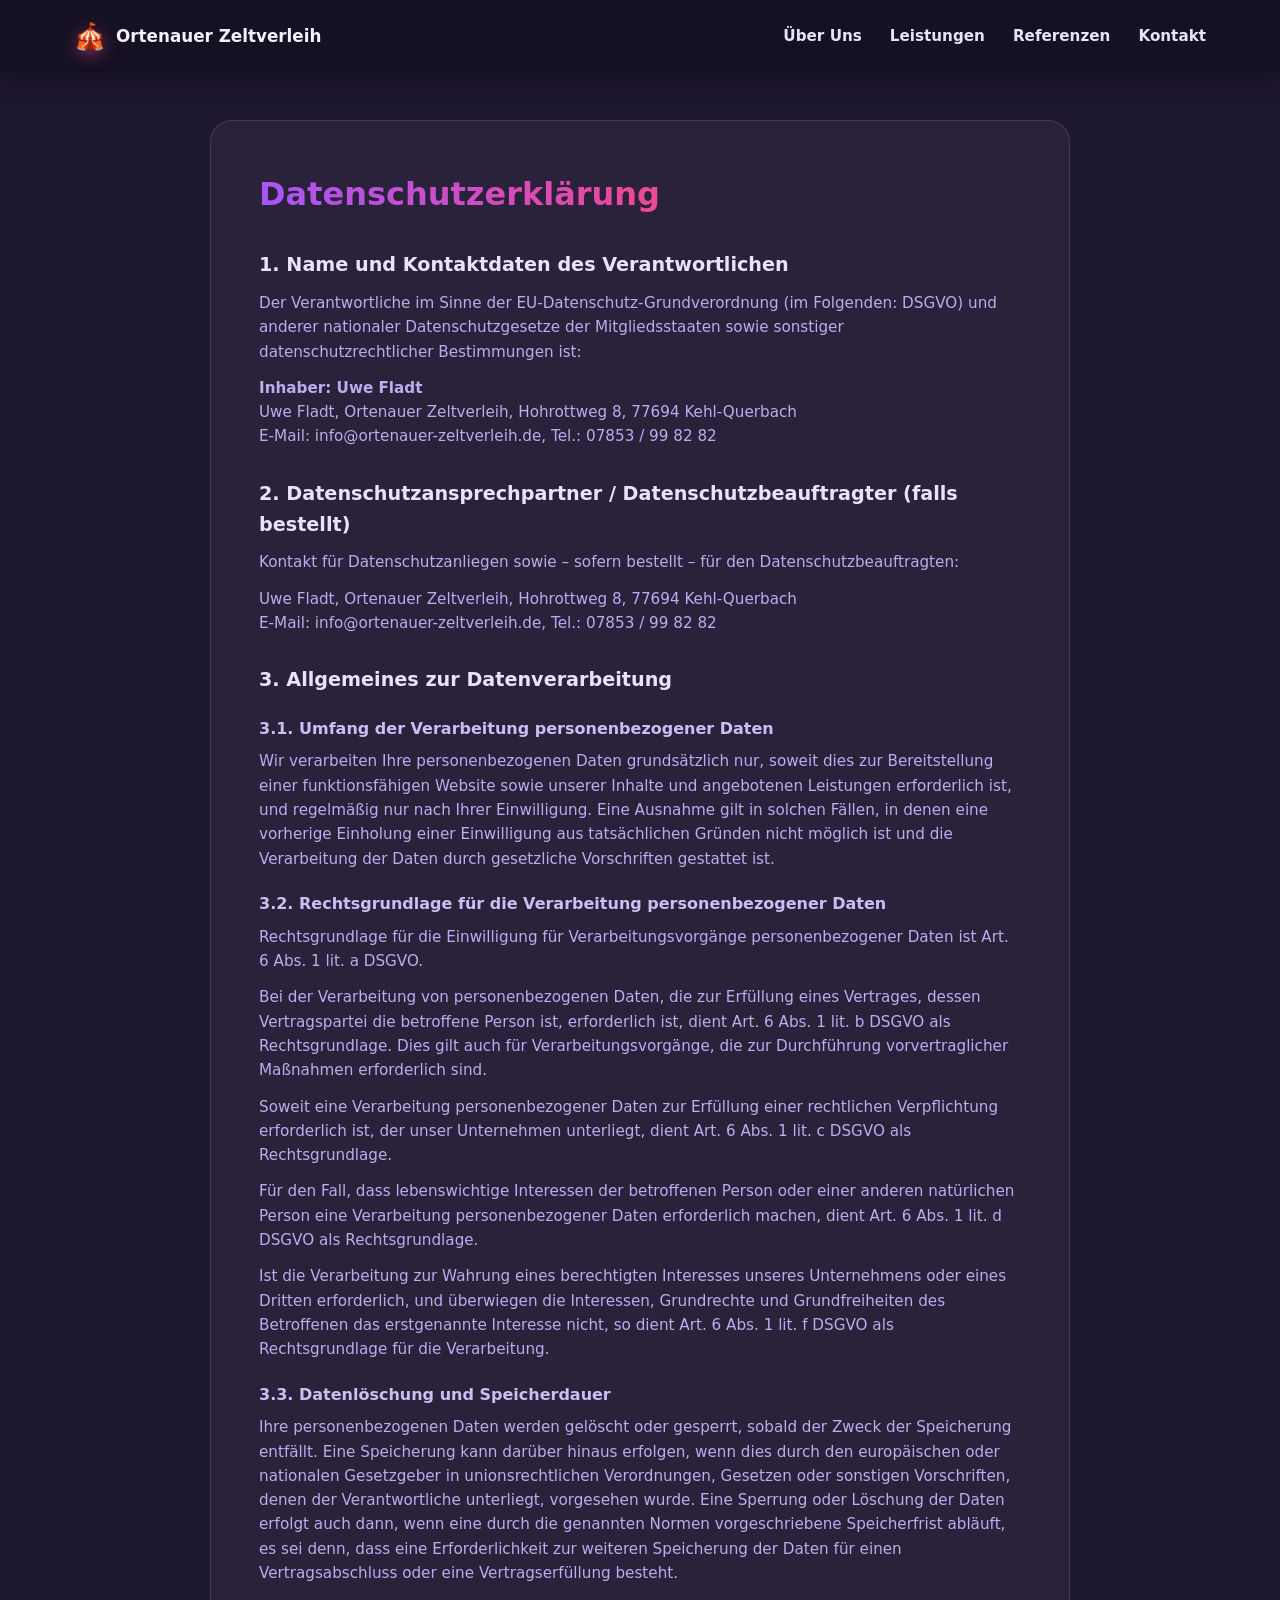
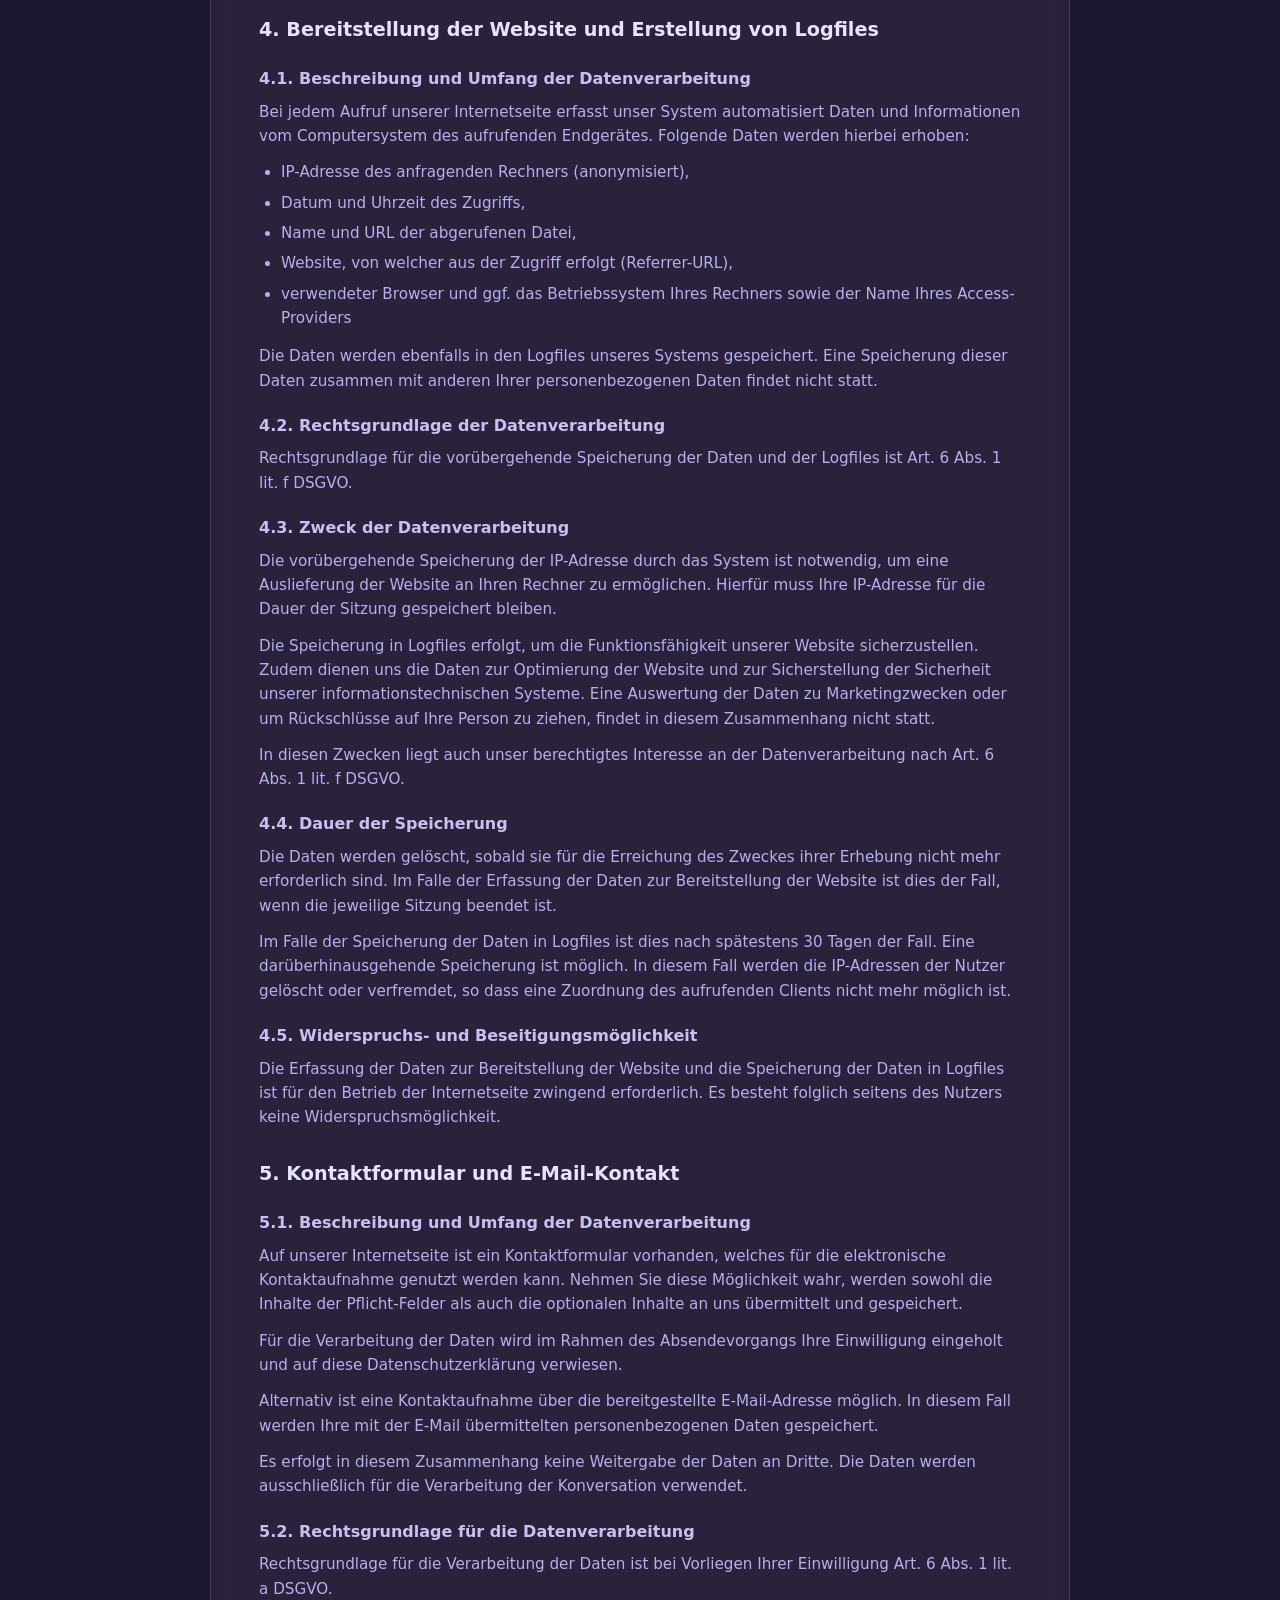
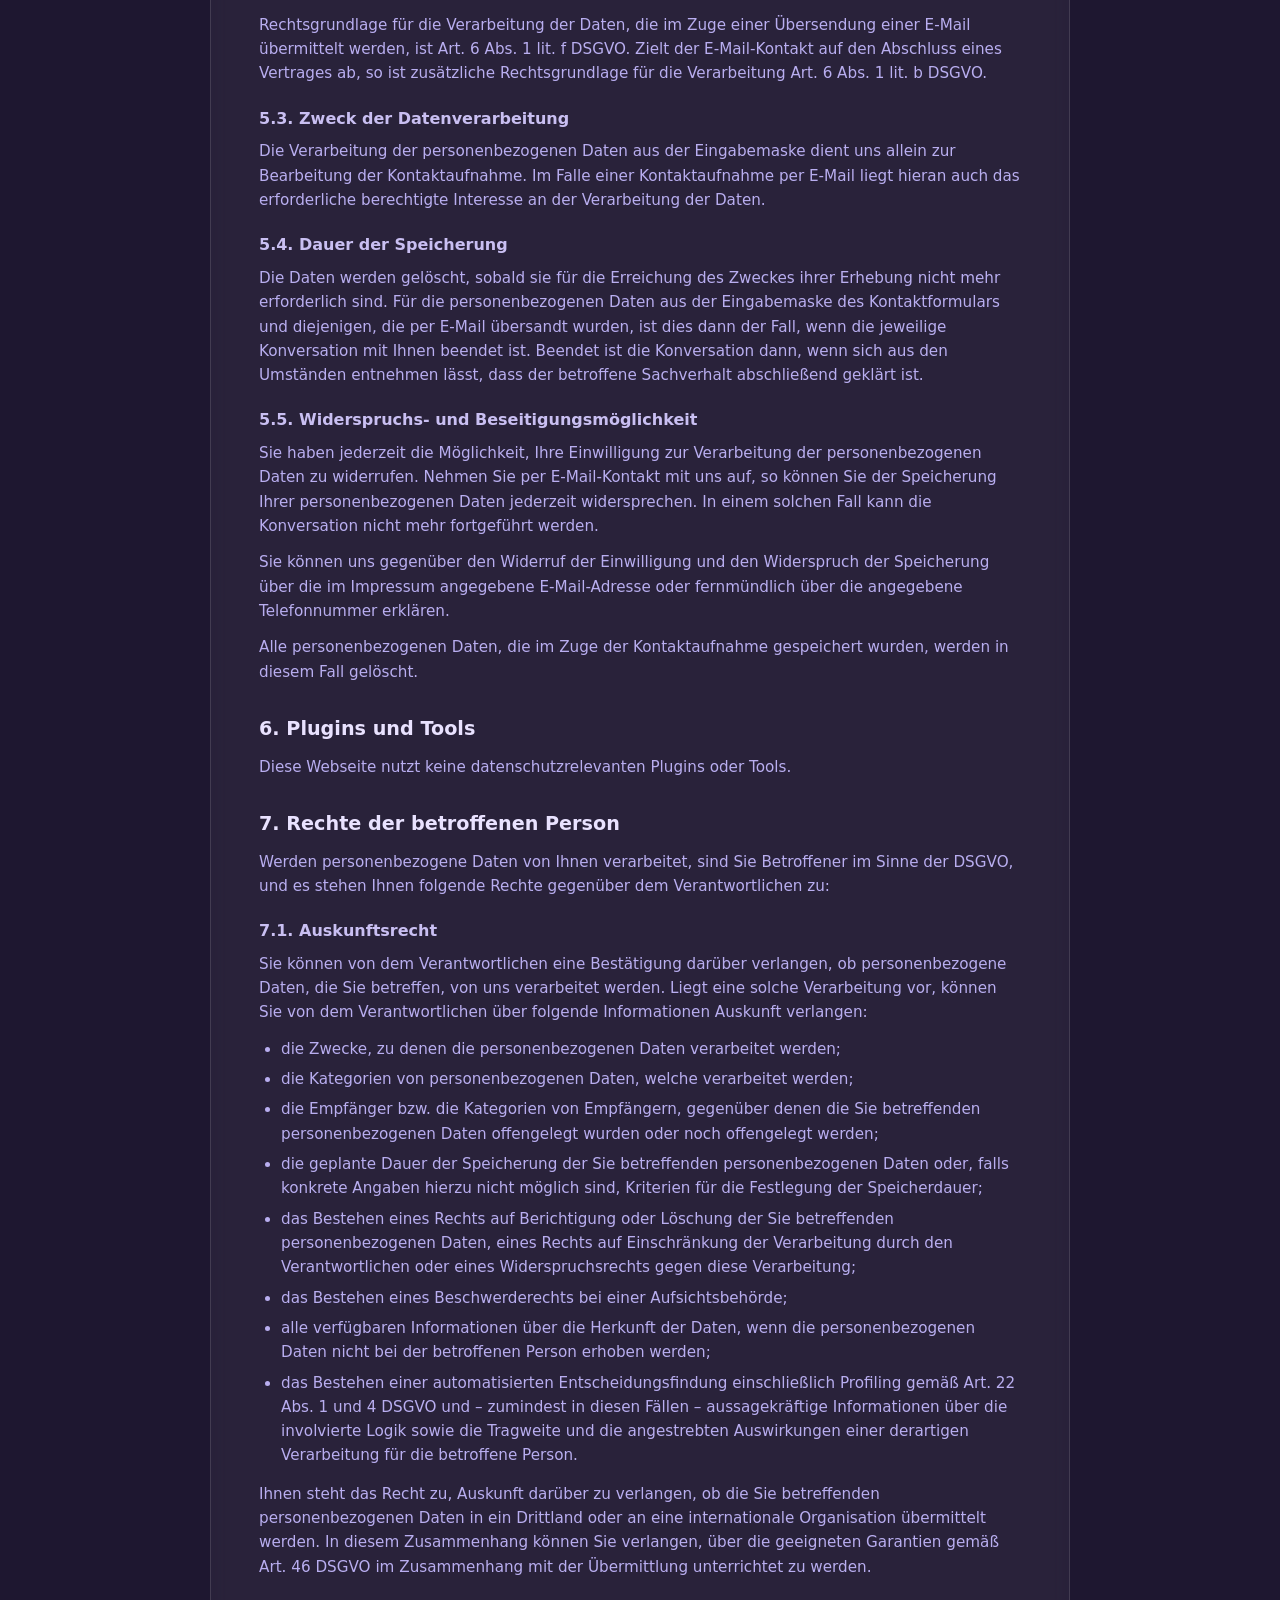
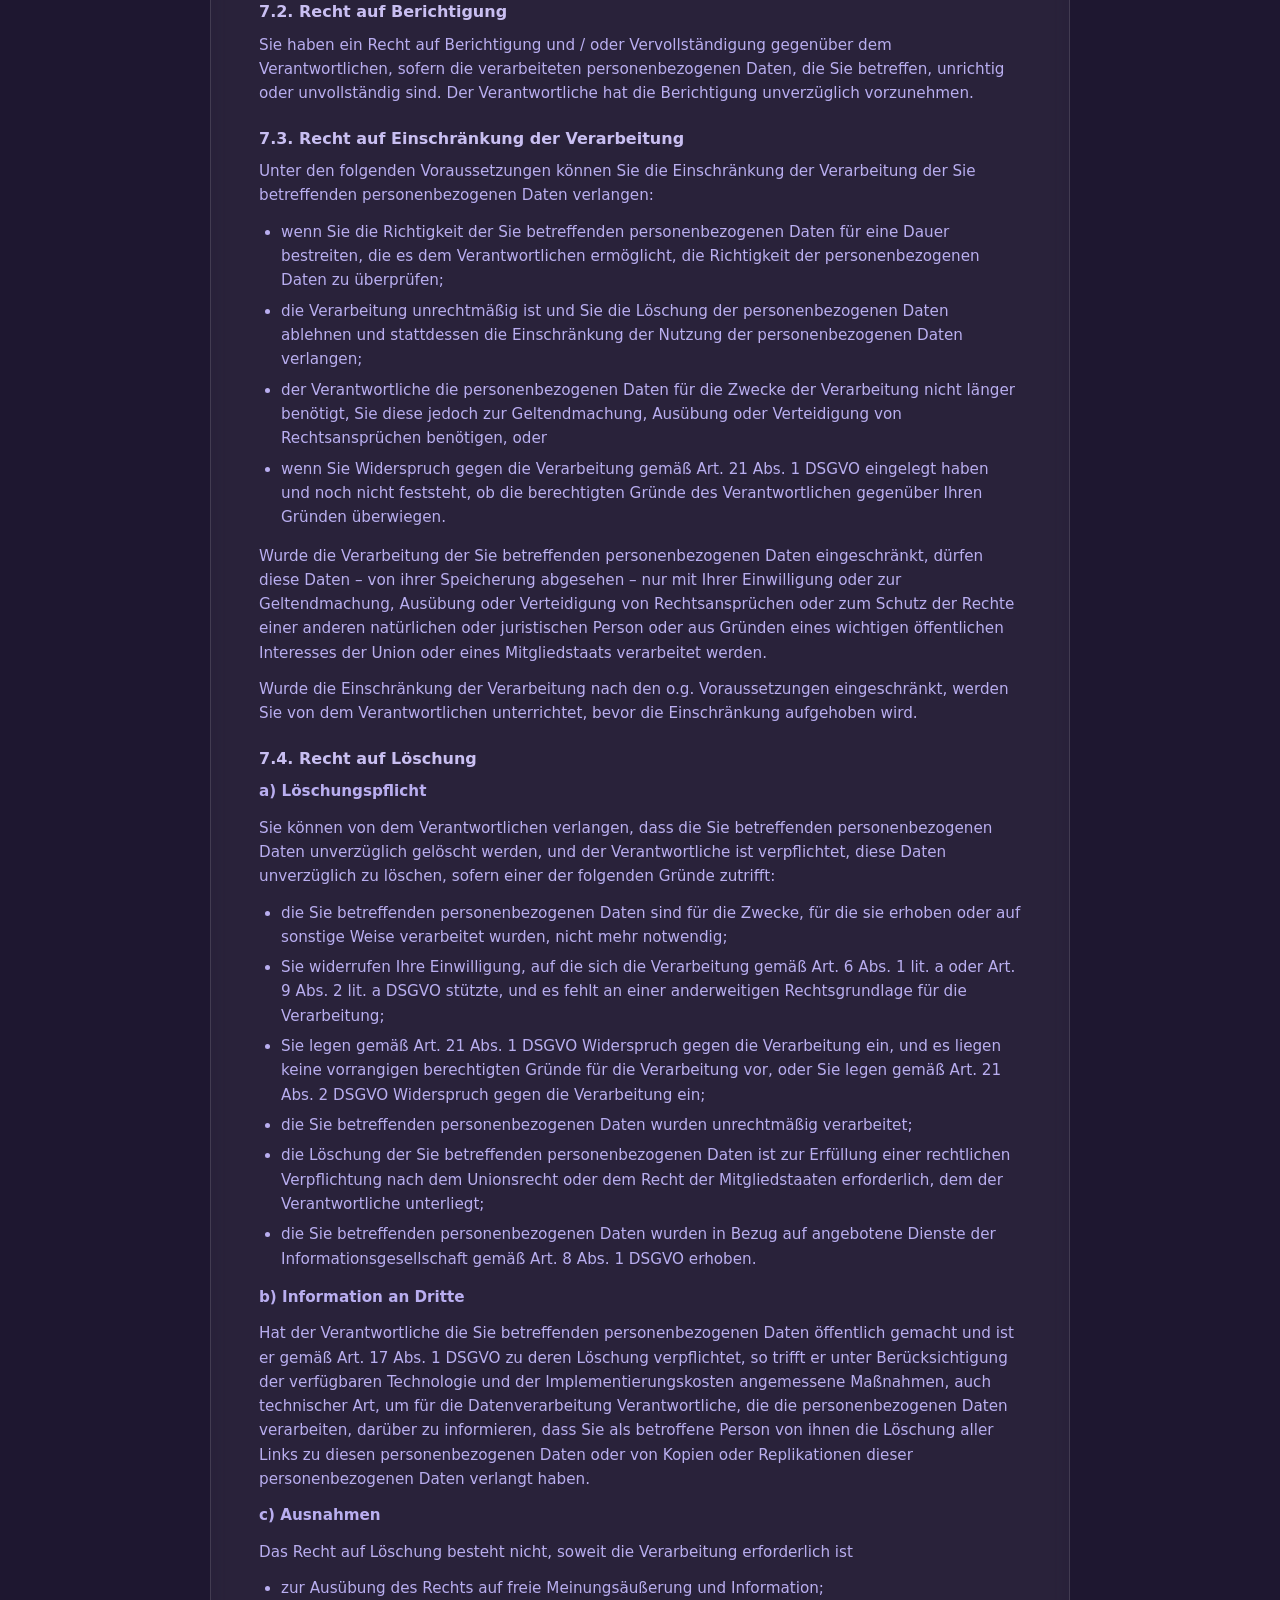
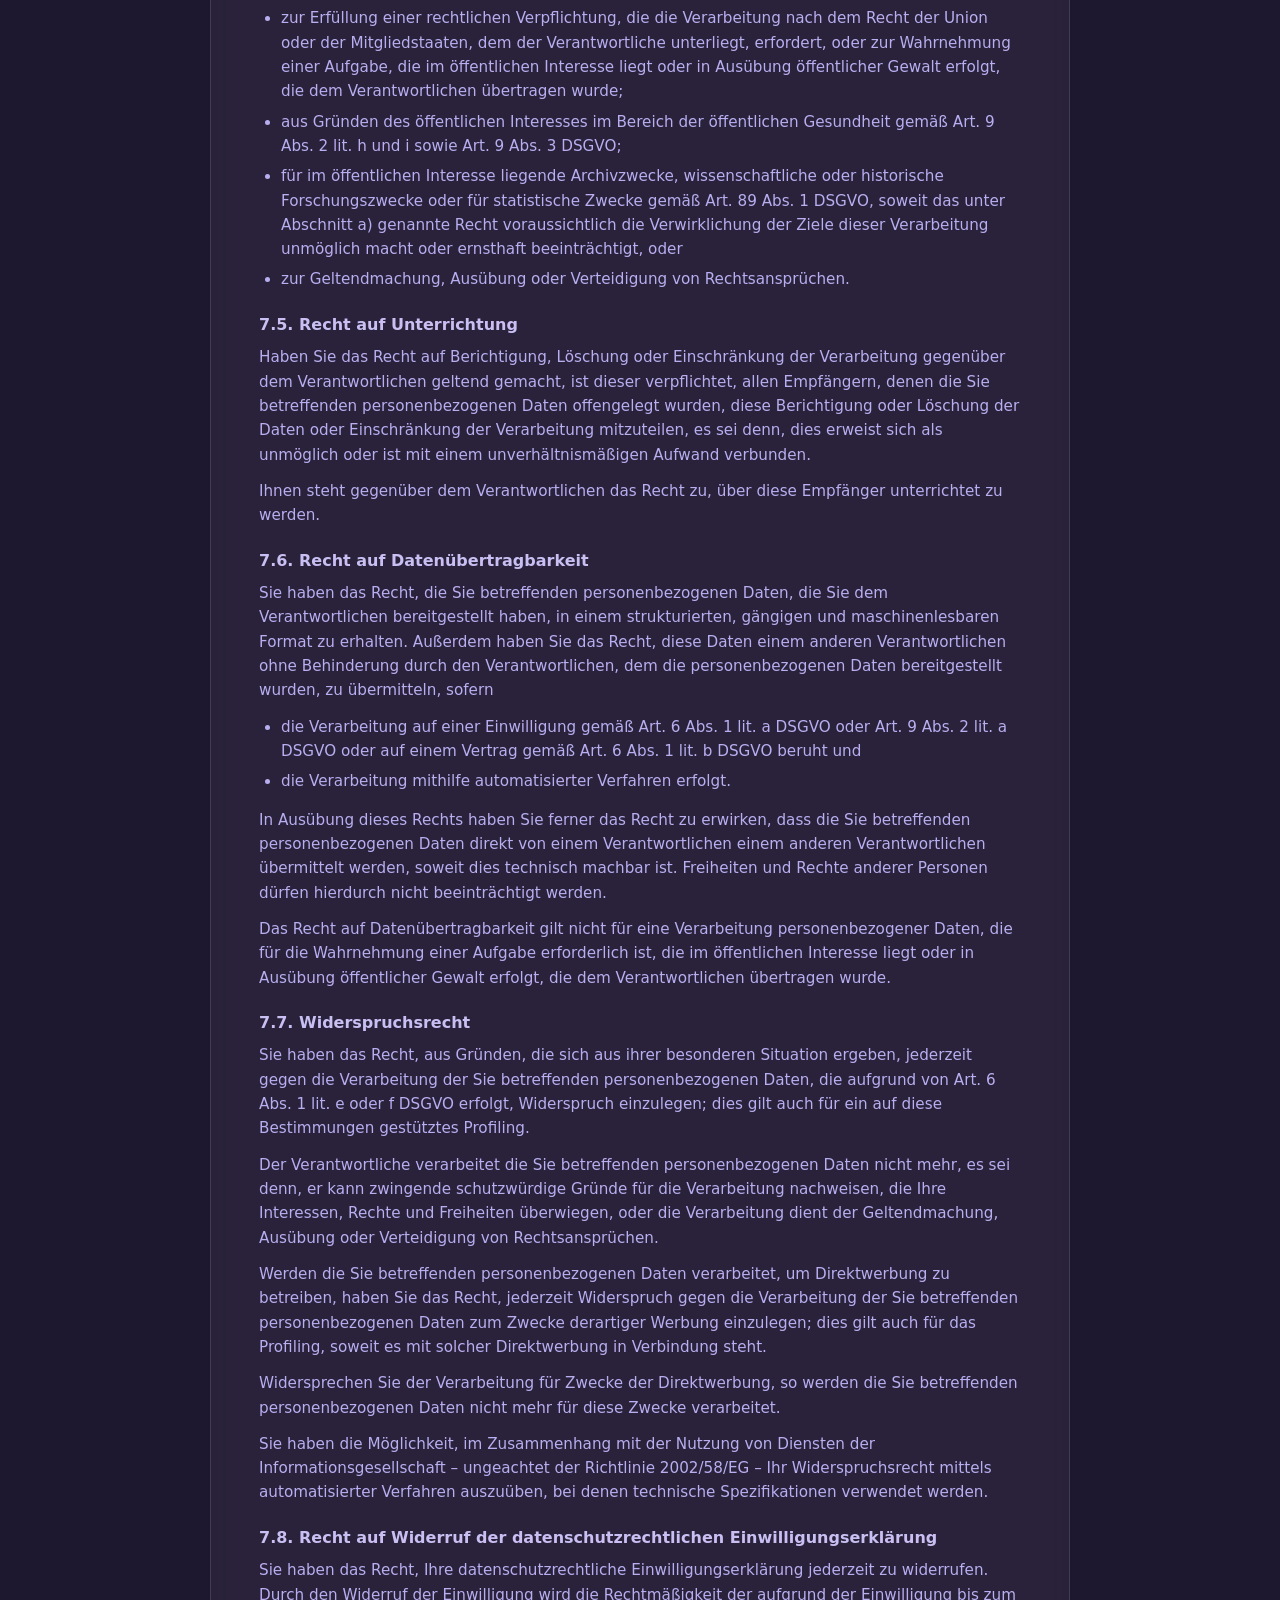
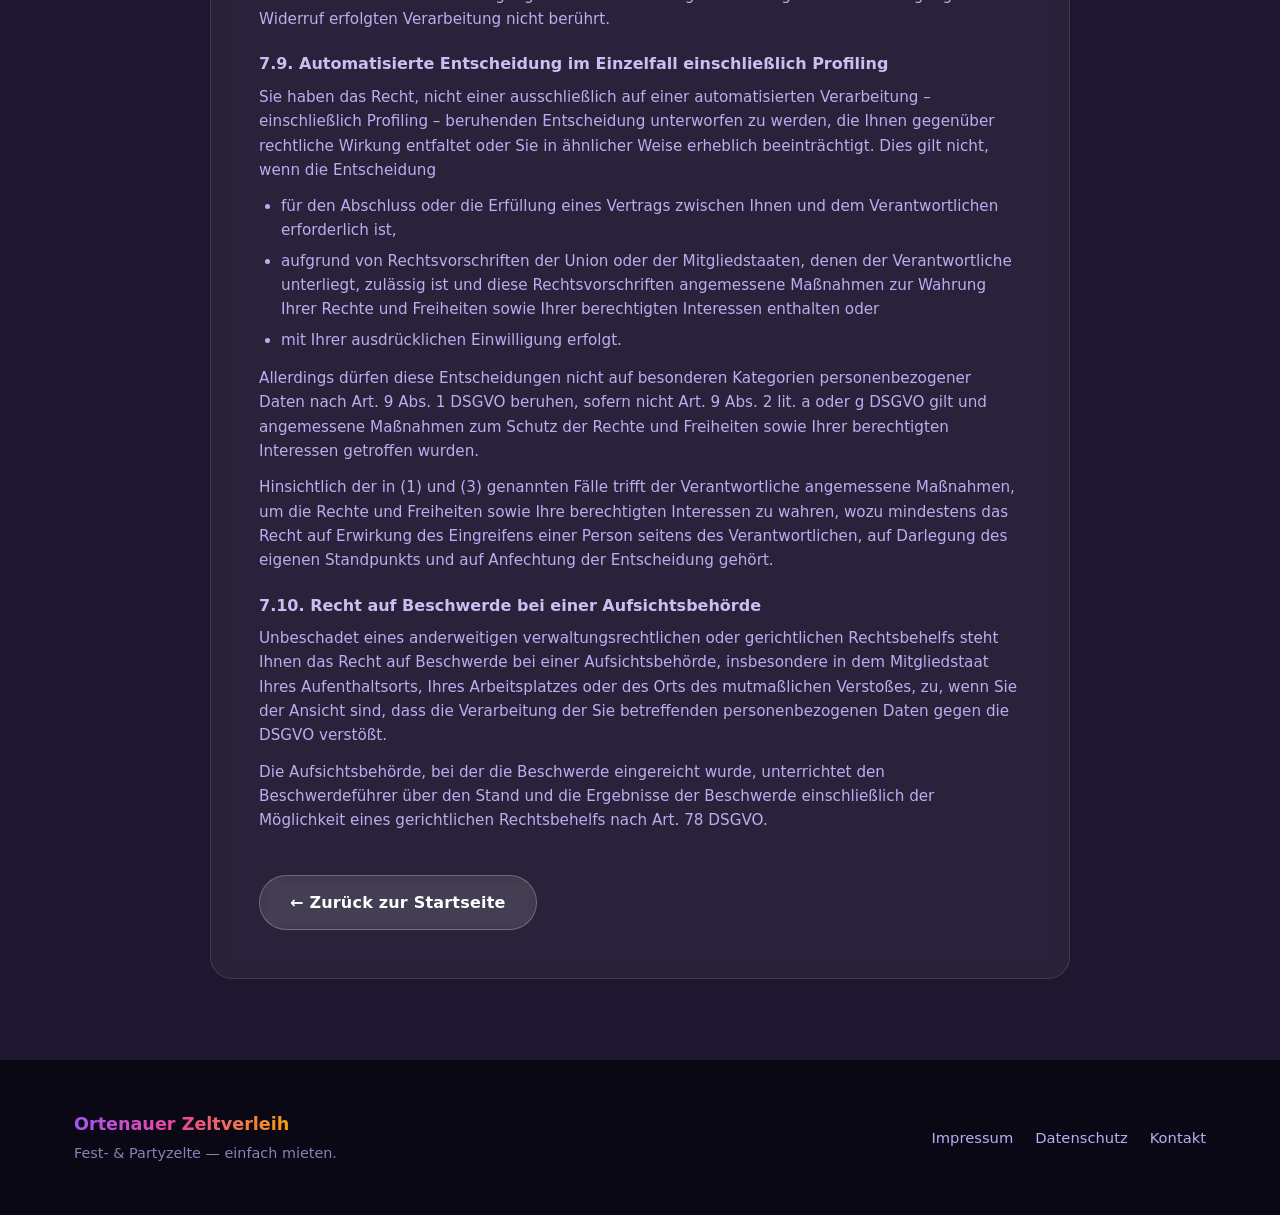
==== datenschutz.html @ e6b7b5d7 "Ortenauer Zeltverleih – modernisierte Website (ohne Admin-Zugang)" ====
<!DOCTYPE html>
<html lang="de">
<head>
<meta charset="UTF-8">
<meta name="viewport" content="width=device-width, initial-scale=1.0">
<title>Datenschutz – Ortenauer Zeltverleih</title>
<link rel="icon" type="image/png" href="images/favicon.png">
<link rel="stylesheet" href="css/style.css">
<style>
  .legal{background:var(--ink-2);min-height:100vh;padding-top:120px;padding-bottom:80px}
  .legal-card{background:rgba(255,255,255,.05);border:1px solid rgba(255,255,255,.12);border-radius:var(--radius);padding:48px;backdrop-filter:blur(8px);max-width:860px;margin:0 auto}
  .legal-card h1{background:var(--grad-text);-webkit-background-clip:text;background-clip:text;color:transparent;font-size:2rem;margin-bottom:10px}
  .legal-card h2{font-size:1.2rem;margin:30px 0 10px;color:#e9e2ff}
  .legal-card h3{font-size:1rem;margin:20px 0 8px;color:#c9bff2}
  .legal-card p{color:#b9aef0;margin-bottom:12px;font-size:.95rem}
  .legal-card ul{margin:0 0 14px 22px;color:#b9aef0;font-size:.95rem}
  .legal-card li{margin-bottom:6px}
  .legal-back{display:inline-block;margin-top:30px}
  .footer{background:#0b0816}
</style>
</head>
<body>
<header class="nav scrolled" id="nav">
  <div class="nav-inner container">
    <a class="brand" href="index.html"><span class="brand-mark">🎪</span><span class="brand-text">Ortenauer Zeltverleih</span></a>
    <nav class="nav-links" id="navLinks">
      <a href="index.html#ueber">Über Uns</a><a href="index.html#leistungen">Leistungen</a>
      <a href="index.html#referenzen">Referenzen</a><a href="index.html#kontakt">Kontakt</a>
    </nav>
    <button class="nav-toggle" id="navToggle">☰</button>
  </div>
</header>

<section class="legal">
  <div class="legal-card">
    <h1>Datenschutzerklärung</h1>

    <h2>1. Name und Kontaktdaten des Verantwortlichen</h2>
    <p>Der Verantwortliche im Sinne der EU-Datenschutz-Grundverordnung (im Folgenden: DSGVO) und anderer nationaler Datenschutzgesetze der Mitgliedsstaaten sowie sonstiger datenschutzrechtlicher Bestimmungen ist:</p>
    <p><strong>Inhaber: Uwe Fladt</strong><br>Uwe Fladt, Ortenauer Zeltverleih, Hohrottweg 8, 77694 Kehl-Querbach<br>E-Mail: info@ortenauer-zeltverleih.de, Tel.: 07853 / 99 82 82</p>

    <h2>2. Datenschutzansprechpartner / Datenschutzbeauftragter (falls bestellt)</h2>
    <p>Kontakt für Datenschutzanliegen sowie – sofern bestellt – für den Datenschutzbeauftragten:</p>
    <p>Uwe Fladt, Ortenauer Zeltverleih, Hohrottweg 8, 77694 Kehl-Querbach<br>E-Mail: info@ortenauer-zeltverleih.de, Tel.: 07853 / 99 82 82</p>

    <h2>3. Allgemeines zur Datenverarbeitung</h2>
    <h3>3.1. Umfang der Verarbeitung personenbezogener Daten</h3>
    <p>Wir verarbeiten Ihre personenbezogenen Daten grundsätzlich nur, soweit dies zur Bereitstellung einer funktionsfähigen Website sowie unserer Inhalte und angebotenen Leistungen erforderlich ist, und regelmäßig nur nach Ihrer Einwilligung. Eine Ausnahme gilt in solchen Fällen, in denen eine vorherige Einholung einer Einwilligung aus tatsächlichen Gründen nicht möglich ist und die Verarbeitung der Daten durch gesetzliche Vorschriften gestattet ist.</p>
    <h3>3.2. Rechtsgrundlage für die Verarbeitung personenbezogener Daten</h3>
    <p>Rechtsgrundlage für die Einwilligung für Verarbeitungsvorgänge personenbezogener Daten ist Art. 6 Abs. 1 lit. a DSGVO.</p>
    <p>Bei der Verarbeitung von personenbezogenen Daten, die zur Erfüllung eines Vertrages, dessen Vertragspartei die betroffene Person ist, erforderlich ist, dient Art. 6 Abs. 1 lit. b DSGVO als Rechtsgrundlage. Dies gilt auch für Verarbeitungsvorgänge, die zur Durchführung vorvertraglicher Maßnahmen erforderlich sind.</p>
    <p>Soweit eine Verarbeitung personenbezogener Daten zur Erfüllung einer rechtlichen Verpflichtung erforderlich ist, der unser Unternehmen unterliegt, dient Art. 6 Abs. 1 lit. c DSGVO als Rechtsgrundlage.</p>
    <p>Für den Fall, dass lebenswichtige Interessen der betroffenen Person oder einer anderen natürlichen Person eine Verarbeitung personenbezogener Daten erforderlich machen, dient Art. 6 Abs. 1 lit. d DSGVO als Rechtsgrundlage.</p>
    <p>Ist die Verarbeitung zur Wahrung eines berechtigten Interesses unseres Unternehmens oder eines Dritten erforderlich, und überwiegen die Interessen, Grundrechte und Grundfreiheiten des Betroffenen das erstgenannte Interesse nicht, so dient Art. 6 Abs. 1 lit. f DSGVO als Rechtsgrundlage für die Verarbeitung.</p>
    <h3>3.3. Datenlöschung und Speicherdauer</h3>
    <p>Ihre personenbezogenen Daten werden gelöscht oder gesperrt, sobald der Zweck der Speicherung entfällt. Eine Speicherung kann darüber hinaus erfolgen, wenn dies durch den europäischen oder nationalen Gesetzgeber in unionsrechtlichen Verordnungen, Gesetzen oder sonstigen Vorschriften, denen der Verantwortliche unterliegt, vorgesehen wurde. Eine Sperrung oder Löschung der Daten erfolgt auch dann, wenn eine durch die genannten Normen vorgeschriebene Speicherfrist abläuft, es sei denn, dass eine Erforderlichkeit zur weiteren Speicherung der Daten für einen Vertragsabschluss oder eine Vertragserfüllung besteht.</p>

    <h2>4. Bereitstellung der Website und Erstellung von Logfiles</h2>
    <h3>4.1. Beschreibung und Umfang der Datenverarbeitung</h3>
    <p>Bei jedem Aufruf unserer Internetseite erfasst unser System automatisiert Daten und Informationen vom Computersystem des aufrufenden Endgerätes. Folgende Daten werden hierbei erhoben:</p>
    <ul>
      <li>IP-Adresse des anfragenden Rechners (anonymisiert),</li>
      <li>Datum und Uhrzeit des Zugriffs,</li>
      <li>Name und URL der abgerufenen Datei,</li>
      <li>Website, von welcher aus der Zugriff erfolgt (Referrer-URL),</li>
      <li>verwendeter Browser und ggf. das Betriebssystem Ihres Rechners sowie der Name Ihres Access-Providers</li>
    </ul>
    <p>Die Daten werden ebenfalls in den Logfiles unseres Systems gespeichert. Eine Speicherung dieser Daten zusammen mit anderen Ihrer personenbezogenen Daten findet nicht statt.</p>
    <h3>4.2. Rechtsgrundlage der Datenverarbeitung</h3>
    <p>Rechtsgrundlage für die vorübergehende Speicherung der Daten und der Logfiles ist Art. 6 Abs. 1 lit. f DSGVO.</p>
    <h3>4.3. Zweck der Datenverarbeitung</h3>
    <p>Die vorübergehende Speicherung der IP-Adresse durch das System ist notwendig, um eine Auslieferung der Website an Ihren Rechner zu ermöglichen. Hierfür muss Ihre IP-Adresse für die Dauer der Sitzung gespeichert bleiben.</p>
    <p>Die Speicherung in Logfiles erfolgt, um die Funktionsfähigkeit unserer Website sicherzustellen. Zudem dienen uns die Daten zur Optimierung der Website und zur Sicherstellung der Sicherheit unserer informationstechnischen Systeme. Eine Auswertung der Daten zu Marketingzwecken oder um Rückschlüsse auf Ihre Person zu ziehen, findet in diesem Zusammenhang nicht statt.</p>
    <p>In diesen Zwecken liegt auch unser berechtigtes Interesse an der Datenverarbeitung nach Art. 6 Abs. 1 lit. f DSGVO.</p>
    <h3>4.4. Dauer der Speicherung</h3>
    <p>Die Daten werden gelöscht, sobald sie für die Erreichung des Zweckes ihrer Erhebung nicht mehr erforderlich sind. Im Falle der Erfassung der Daten zur Bereitstellung der Website ist dies der Fall, wenn die jeweilige Sitzung beendet ist.</p>
    <p>Im Falle der Speicherung der Daten in Logfiles ist dies nach spätestens 30 Tagen der Fall. Eine darüberhinausgehende Speicherung ist möglich. In diesem Fall werden die IP-Adressen der Nutzer gelöscht oder verfremdet, so dass eine Zuordnung des aufrufenden Clients nicht mehr möglich ist.</p>
    <h3>4.5. Widerspruchs- und Beseitigungsmöglichkeit</h3>
    <p>Die Erfassung der Daten zur Bereitstellung der Website und die Speicherung der Daten in Logfiles ist für den Betrieb der Internetseite zwingend erforderlich. Es besteht folglich seitens des Nutzers keine Widerspruchsmöglichkeit.</p>

    <h2>5. Kontaktformular und E-Mail-Kontakt</h2>
    <h3>5.1. Beschreibung und Umfang der Datenverarbeitung</h3>
    <p>Auf unserer Internetseite ist ein Kontaktformular vorhanden, welches für die elektronische Kontaktaufnahme genutzt werden kann. Nehmen Sie diese Möglichkeit wahr, werden sowohl die Inhalte der Pflicht-Felder als auch die optionalen Inhalte an uns übermittelt und gespeichert.</p>
    <p>Für die Verarbeitung der Daten wird im Rahmen des Absendevorgangs Ihre Einwilligung eingeholt und auf diese Datenschutzerklärung verwiesen.</p>
    <p>Alternativ ist eine Kontaktaufnahme über die bereitgestellte E-Mail-Adresse möglich. In diesem Fall werden Ihre mit der E-Mail übermittelten personenbezogenen Daten gespeichert.</p>
    <p>Es erfolgt in diesem Zusammenhang keine Weitergabe der Daten an Dritte. Die Daten werden ausschließlich für die Verarbeitung der Konversation verwendet.</p>
    <h3>5.2. Rechtsgrundlage für die Datenverarbeitung</h3>
    <p>Rechtsgrundlage für die Verarbeitung der Daten ist bei Vorliegen Ihrer Einwilligung Art. 6 Abs. 1 lit. a DSGVO.</p>
    <p>Rechtsgrundlage für die Verarbeitung der Daten, die im Zuge einer Übersendung einer E-Mail übermittelt werden, ist Art. 6 Abs. 1 lit. f DSGVO. Zielt der E-Mail-Kontakt auf den Abschluss eines Vertrages ab, so ist zusätzliche Rechtsgrundlage für die Verarbeitung Art. 6 Abs. 1 lit. b DSGVO.</p>
    <h3>5.3. Zweck der Datenverarbeitung</h3>
    <p>Die Verarbeitung der personenbezogenen Daten aus der Eingabemaske dient uns allein zur Bearbeitung der Kontaktaufnahme. Im Falle einer Kontaktaufnahme per E-Mail liegt hieran auch das erforderliche berechtigte Interesse an der Verarbeitung der Daten.</p>
    <h3>5.4. Dauer der Speicherung</h3>
    <p>Die Daten werden gelöscht, sobald sie für die Erreichung des Zweckes ihrer Erhebung nicht mehr erforderlich sind. Für die personenbezogenen Daten aus der Eingabemaske des Kontaktformulars und diejenigen, die per E-Mail übersandt wurden, ist dies dann der Fall, wenn die jeweilige Konversation mit Ihnen beendet ist. Beendet ist die Konversation dann, wenn sich aus den Umständen entnehmen lässt, dass der betroffene Sachverhalt abschließend geklärt ist.</p>
    <h3>5.5. Widerspruchs- und Beseitigungsmöglichkeit</h3>
    <p>Sie haben jederzeit die Möglichkeit, Ihre Einwilligung zur Verarbeitung der personenbezogenen Daten zu widerrufen. Nehmen Sie per E-Mail-Kontakt mit uns auf, so können Sie der Speicherung Ihrer personenbezogenen Daten jederzeit widersprechen. In einem solchen Fall kann die Konversation nicht mehr fortgeführt werden.</p>
    <p>Sie können uns gegenüber den Widerruf der Einwilligung und den Widerspruch der Speicherung über die im Impressum angegebene E-Mail-Adresse oder fernmündlich über die angegebene Telefonnummer erklären.</p>
    <p>Alle personenbezogenen Daten, die im Zuge der Kontaktaufnahme gespeichert wurden, werden in diesem Fall gelöscht.</p>

    <h2>6. Plugins und Tools</h2>
    <p>Diese Webseite nutzt keine datenschutzrelevanten Plugins oder Tools.</p>

    <h2>7. Rechte der betroffenen Person</h2>
    <p>Werden personenbezogene Daten von Ihnen verarbeitet, sind Sie Betroffener im Sinne der DSGVO, und es stehen Ihnen folgende Rechte gegenüber dem Verantwortlichen zu:</p>
    <h3>7.1. Auskunftsrecht</h3>
    <p>Sie können von dem Verantwortlichen eine Bestätigung darüber verlangen, ob personenbezogene Daten, die Sie betreffen, von uns verarbeitet werden. Liegt eine solche Verarbeitung vor, können Sie von dem Verantwortlichen über folgende Informationen Auskunft verlangen:</p>
    <ul>
      <li>die Zwecke, zu denen die personenbezogenen Daten verarbeitet werden;</li>
      <li>die Kategorien von personenbezogenen Daten, welche verarbeitet werden;</li>
      <li>die Empfänger bzw. die Kategorien von Empfängern, gegenüber denen die Sie betreffenden personenbezogenen Daten offengelegt wurden oder noch offengelegt werden;</li>
      <li>die geplante Dauer der Speicherung der Sie betreffenden personenbezogenen Daten oder, falls konkrete Angaben hierzu nicht möglich sind, Kriterien für die Festlegung der Speicherdauer;</li>
      <li>das Bestehen eines Rechts auf Berichtigung oder Löschung der Sie betreffenden personenbezogenen Daten, eines Rechts auf Einschränkung der Verarbeitung durch den Verantwortlichen oder eines Widerspruchsrechts gegen diese Verarbeitung;</li>
      <li>das Bestehen eines Beschwerderechts bei einer Aufsichtsbehörde;</li>
      <li>alle verfügbaren Informationen über die Herkunft der Daten, wenn die personenbezogenen Daten nicht bei der betroffenen Person erhoben werden;</li>
      <li>das Bestehen einer automatisierten Entscheidungsfindung einschließlich Profiling gemäß Art. 22 Abs. 1 und 4 DSGVO und – zumindest in diesen Fällen – aussagekräftige Informationen über die involvierte Logik sowie die Tragweite und die angestrebten Auswirkungen einer derartigen Verarbeitung für die betroffene Person.</li>
    </ul>
    <p>Ihnen steht das Recht zu, Auskunft darüber zu verlangen, ob die Sie betreffenden personenbezogenen Daten in ein Drittland oder an eine internationale Organisation übermittelt werden. In diesem Zusammenhang können Sie verlangen, über die geeigneten Garantien gemäß Art. 46 DSGVO im Zusammenhang mit der Übermittlung unterrichtet zu werden.</p>
    <h3>7.2. Recht auf Berichtigung</h3>
    <p>Sie haben ein Recht auf Berichtigung und / oder Vervollständigung gegenüber dem Verantwortlichen, sofern die verarbeiteten personenbezogenen Daten, die Sie betreffen, unrichtig oder unvollständig sind. Der Verantwortliche hat die Berichtigung unverzüglich vorzunehmen.</p>
    <h3>7.3. Recht auf Einschränkung der Verarbeitung</h3>
    <p>Unter den folgenden Voraussetzungen können Sie die Einschränkung der Verarbeitung der Sie betreffenden personenbezogenen Daten verlangen:</p>
    <ul>
      <li>wenn Sie die Richtigkeit der Sie betreffenden personenbezogenen Daten für eine Dauer bestreiten, die es dem Verantwortlichen ermöglicht, die Richtigkeit der personenbezogenen Daten zu überprüfen;</li>
      <li>die Verarbeitung unrechtmäßig ist und Sie die Löschung der personenbezogenen Daten ablehnen und stattdessen die Einschränkung der Nutzung der personenbezogenen Daten verlangen;</li>
      <li>der Verantwortliche die personenbezogenen Daten für die Zwecke der Verarbeitung nicht länger benötigt, Sie diese jedoch zur Geltendmachung, Ausübung oder Verteidigung von Rechtsansprüchen benötigen, oder</li>
      <li>wenn Sie Widerspruch gegen die Verarbeitung gemäß Art. 21 Abs. 1 DSGVO eingelegt haben und noch nicht feststeht, ob die berechtigten Gründe des Verantwortlichen gegenüber Ihren Gründen überwiegen.</li>
    </ul>
    <p>Wurde die Verarbeitung der Sie betreffenden personenbezogenen Daten eingeschränkt, dürfen diese Daten – von ihrer Speicherung abgesehen – nur mit Ihrer Einwilligung oder zur Geltendmachung, Ausübung oder Verteidigung von Rechtsansprüchen oder zum Schutz der Rechte einer anderen natürlichen oder juristischen Person oder aus Gründen eines wichtigen öffentlichen Interesses der Union oder eines Mitgliedstaats verarbeitet werden.</p>
    <p>Wurde die Einschränkung der Verarbeitung nach den o.g. Voraussetzungen eingeschränkt, werden Sie von dem Verantwortlichen unterrichtet, bevor die Einschränkung aufgehoben wird.</p>
    <h3>7.4. Recht auf Löschung</h3>
    <p><strong>a) Löschungspflicht</strong></p>
    <p>Sie können von dem Verantwortlichen verlangen, dass die Sie betreffenden personenbezogenen Daten unverzüglich gelöscht werden, und der Verantwortliche ist verpflichtet, diese Daten unverzüglich zu löschen, sofern einer der folgenden Gründe zutrifft:</p>
    <ul>
      <li>die Sie betreffenden personenbezogenen Daten sind für die Zwecke, für die sie erhoben oder auf sonstige Weise verarbeitet wurden, nicht mehr notwendig;</li>
      <li>Sie widerrufen Ihre Einwilligung, auf die sich die Verarbeitung gemäß Art. 6 Abs. 1 lit. a oder Art. 9 Abs. 2 lit. a DSGVO stützte, und es fehlt an einer anderweitigen Rechtsgrundlage für die Verarbeitung;</li>
      <li>Sie legen gemäß Art. 21 Abs. 1 DSGVO Widerspruch gegen die Verarbeitung ein, und es liegen keine vorrangigen berechtigten Gründe für die Verarbeitung vor, oder Sie legen gemäß Art. 21 Abs. 2 DSGVO Widerspruch gegen die Verarbeitung ein;</li>
      <li>die Sie betreffenden personenbezogenen Daten wurden unrechtmäßig verarbeitet;</li>
      <li>die Löschung der Sie betreffenden personenbezogenen Daten ist zur Erfüllung einer rechtlichen Verpflichtung nach dem Unionsrecht oder dem Recht der Mitgliedstaaten erforderlich, dem der Verantwortliche unterliegt;</li>
      <li>die Sie betreffenden personenbezogenen Daten wurden in Bezug auf angebotene Dienste der Informationsgesellschaft gemäß Art. 8 Abs. 1 DSGVO erhoben.</li>
    </ul>
    <p><strong>b) Information an Dritte</strong></p>
    <p>Hat der Verantwortliche die Sie betreffenden personenbezogenen Daten öffentlich gemacht und ist er gemäß Art. 17 Abs. 1 DSGVO zu deren Löschung verpflichtet, so trifft er unter Berücksichtigung der verfügbaren Technologie und der Implementierungskosten angemessene Maßnahmen, auch technischer Art, um für die Datenverarbeitung Verantwortliche, die die personenbezogenen Daten verarbeiten, darüber zu informieren, dass Sie als betroffene Person von ihnen die Löschung aller Links zu diesen personenbezogenen Daten oder von Kopien oder Replikationen dieser personenbezogenen Daten verlangt haben.</p>
    <p><strong>c) Ausnahmen</strong></p>
    <p>Das Recht auf Löschung besteht nicht, soweit die Verarbeitung erforderlich ist</p>
    <ul>
      <li>zur Ausübung des Rechts auf freie Meinungsäußerung und Information;</li>
      <li>zur Erfüllung einer rechtlichen Verpflichtung, die die Verarbeitung nach dem Recht der Union oder der Mitgliedstaaten, dem der Verantwortliche unterliegt, erfordert, oder zur Wahrnehmung einer Aufgabe, die im öffentlichen Interesse liegt oder in Ausübung öffentlicher Gewalt erfolgt, die dem Verantwortlichen übertragen wurde;</li>
      <li>aus Gründen des öffentlichen Interesses im Bereich der öffentlichen Gesundheit gemäß Art. 9 Abs. 2 lit. h und i sowie Art. 9 Abs. 3 DSGVO;</li>
      <li>für im öffentlichen Interesse liegende Archivzwecke, wissenschaftliche oder historische Forschungszwecke oder für statistische Zwecke gemäß Art. 89 Abs. 1 DSGVO, soweit das unter Abschnitt a) genannte Recht voraussichtlich die Verwirklichung der Ziele dieser Verarbeitung unmöglich macht oder ernsthaft beeinträchtigt, oder</li>
      <li>zur Geltendmachung, Ausübung oder Verteidigung von Rechtsansprüchen.</li>
    </ul>
    <h3>7.5. Recht auf Unterrichtung</h3>
    <p>Haben Sie das Recht auf Berichtigung, Löschung oder Einschränkung der Verarbeitung gegenüber dem Verantwortlichen geltend gemacht, ist dieser verpflichtet, allen Empfängern, denen die Sie betreffenden personenbezogenen Daten offengelegt wurden, diese Berichtigung oder Löschung der Daten oder Einschränkung der Verarbeitung mitzuteilen, es sei denn, dies erweist sich als unmöglich oder ist mit einem unverhältnismäßigen Aufwand verbunden.</p>
    <p>Ihnen steht gegenüber dem Verantwortlichen das Recht zu, über diese Empfänger unterrichtet zu werden.</p>
    <h3>7.6. Recht auf Datenübertragbarkeit</h3>
    <p>Sie haben das Recht, die Sie betreffenden personenbezogenen Daten, die Sie dem Verantwortlichen bereitgestellt haben, in einem strukturierten, gängigen und maschinenlesbaren Format zu erhalten. Außerdem haben Sie das Recht, diese Daten einem anderen Verantwortlichen ohne Behinderung durch den Verantwortlichen, dem die personenbezogenen Daten bereitgestellt wurden, zu übermitteln, sofern</p>
    <ul>
      <li>die Verarbeitung auf einer Einwilligung gemäß Art. 6 Abs. 1 lit. a DSGVO oder Art. 9 Abs. 2 lit. a DSGVO oder auf einem Vertrag gemäß Art. 6 Abs. 1 lit. b DSGVO beruht und</li>
      <li>die Verarbeitung mithilfe automatisierter Verfahren erfolgt.</li>
    </ul>
    <p>In Ausübung dieses Rechts haben Sie ferner das Recht zu erwirken, dass die Sie betreffenden personenbezogenen Daten direkt von einem Verantwortlichen einem anderen Verantwortlichen übermittelt werden, soweit dies technisch machbar ist. Freiheiten und Rechte anderer Personen dürfen hierdurch nicht beeinträchtigt werden.</p>
    <p>Das Recht auf Datenübertragbarkeit gilt nicht für eine Verarbeitung personenbezogener Daten, die für die Wahrnehmung einer Aufgabe erforderlich ist, die im öffentlichen Interesse liegt oder in Ausübung öffentlicher Gewalt erfolgt, die dem Verantwortlichen übertragen wurde.</p>
    <h3>7.7. Widerspruchsrecht</h3>
    <p>Sie haben das Recht, aus Gründen, die sich aus ihrer besonderen Situation ergeben, jederzeit gegen die Verarbeitung der Sie betreffenden personenbezogenen Daten, die aufgrund von Art. 6 Abs. 1 lit. e oder f DSGVO erfolgt, Widerspruch einzulegen; dies gilt auch für ein auf diese Bestimmungen gestütztes Profiling.</p>
    <p>Der Verantwortliche verarbeitet die Sie betreffenden personenbezogenen Daten nicht mehr, es sei denn, er kann zwingende schutzwürdige Gründe für die Verarbeitung nachweisen, die Ihre Interessen, Rechte und Freiheiten überwiegen, oder die Verarbeitung dient der Geltendmachung, Ausübung oder Verteidigung von Rechtsansprüchen.</p>
    <p>Werden die Sie betreffenden personenbezogenen Daten verarbeitet, um Direktwerbung zu betreiben, haben Sie das Recht, jederzeit Widerspruch gegen die Verarbeitung der Sie betreffenden personenbezogenen Daten zum Zwecke derartiger Werbung einzulegen; dies gilt auch für das Profiling, soweit es mit solcher Direktwerbung in Verbindung steht.</p>
    <p>Widersprechen Sie der Verarbeitung für Zwecke der Direktwerbung, so werden die Sie betreffenden personenbezogenen Daten nicht mehr für diese Zwecke verarbeitet.</p>
    <p>Sie haben die Möglichkeit, im Zusammenhang mit der Nutzung von Diensten der Informationsgesellschaft – ungeachtet der Richtlinie 2002/58/EG – Ihr Widerspruchsrecht mittels automatisierter Verfahren auszuüben, bei denen technische Spezifikationen verwendet werden.</p>
    <h3>7.8. Recht auf Widerruf der datenschutzrechtlichen Einwilligungserklärung</h3>
    <p>Sie haben das Recht, Ihre datenschutzrechtliche Einwilligungserklärung jederzeit zu widerrufen. Durch den Widerruf der Einwilligung wird die Rechtmäßigkeit der aufgrund der Einwilligung bis zum Widerruf erfolgten Verarbeitung nicht berührt.</p>
    <h3>7.9. Automatisierte Entscheidung im Einzelfall einschließlich Profiling</h3>
    <p>Sie haben das Recht, nicht einer ausschließlich auf einer automatisierten Verarbeitung – einschließlich Profiling – beruhenden Entscheidung unterworfen zu werden, die Ihnen gegenüber rechtliche Wirkung entfaltet oder Sie in ähnlicher Weise erheblich beeinträchtigt. Dies gilt nicht, wenn die Entscheidung</p>
    <ul>
      <li>für den Abschluss oder die Erfüllung eines Vertrags zwischen Ihnen und dem Verantwortlichen erforderlich ist,</li>
      <li>aufgrund von Rechtsvorschriften der Union oder der Mitgliedstaaten, denen der Verantwortliche unterliegt, zulässig ist und diese Rechtsvorschriften angemessene Maßnahmen zur Wahrung Ihrer Rechte und Freiheiten sowie Ihrer berechtigten Interessen enthalten oder</li>
      <li>mit Ihrer ausdrücklichen Einwilligung erfolgt.</li>
    </ul>
    <p>Allerdings dürfen diese Entscheidungen nicht auf besonderen Kategorien personenbezogener Daten nach Art. 9 Abs. 1 DSGVO beruhen, sofern nicht Art. 9 Abs. 2 lit. a oder g DSGVO gilt und angemessene Maßnahmen zum Schutz der Rechte und Freiheiten sowie Ihrer berechtigten Interessen getroffen wurden.</p>
    <p>Hinsichtlich der in (1) und (3) genannten Fälle trifft der Verantwortliche angemessene Maßnahmen, um die Rechte und Freiheiten sowie Ihre berechtigten Interessen zu wahren, wozu mindestens das Recht auf Erwirkung des Eingreifens einer Person seitens des Verantwortlichen, auf Darlegung des eigenen Standpunkts und auf Anfechtung der Entscheidung gehört.</p>
    <h3>7.10. Recht auf Beschwerde bei einer Aufsichtsbehörde</h3>
    <p>Unbeschadet eines anderweitigen verwaltungsrechtlichen oder gerichtlichen Rechtsbehelfs steht Ihnen das Recht auf Beschwerde bei einer Aufsichtsbehörde, insbesondere in dem Mitgliedstaat Ihres Aufenthaltsorts, Ihres Arbeitsplatzes oder des Orts des mutmaßlichen Verstoßes, zu, wenn Sie der Ansicht sind, dass die Verarbeitung der Sie betreffenden personenbezogenen Daten gegen die DSGVO verstößt.</p>
    <p>Die Aufsichtsbehörde, bei der die Beschwerde eingereicht wurde, unterrichtet den Beschwerdeführer über den Stand und die Ergebnisse der Beschwerde einschließlich der Möglichkeit eines gerichtlichen Rechtsbehelfs nach Art. 78 DSGVO.</p>

    <a class="btn btn-ghost legal-back" href="index.html">← Zurück zur Startseite</a>
  </div>
</section>

<footer class="footer">
  <div class="container footer-grid">
    <div><strong class="footer-brand">Ortenauer Zeltverleih</strong><p>Fest- &amp; Partyzelte — einfach mieten.</p></div>
    <div class="footer-links"><a href="impressum.html">Impressum</a><a href="datenschutz.html">Datenschutz</a><a href="index.html#kontakt">Kontakt</a></div>
  </div>
</footer>
<script src="js/pages.js"></script>
</body>
</html>
---- css/style.css ----
/* ============================================================
   Ortenauer Zeltverleih – Modern Party Design
   ============================================================ */
:root{
  --ink:#141020;
  --ink-2:#1e1730;
  --paper:#f4f1ff;
  --violet:#7c3aed;
  --violet-2:#a855f7;
  --pink:#ec4899;
  --amber:#f59e0b;
  --teal:#2dd4bf;
  --grad-party:linear-gradient(135deg,#7c3aed 0%,#d946ef 40%,#ec4899 70%,#f59e0b 100%);
  --grad-text:linear-gradient(90deg,#a855f7,#ec4899,#f59e0b);
  --shadow:0 20px 50px -12px rgba(20,16,32,.35);
  --radius:22px;
  --maxw:1180px;
  --nav-h:72px;
}
*{margin:0;padding:0;box-sizing:border-box}
html{scroll-behavior:smooth}
body{
  font-family:'Segoe UI',system-ui,-apple-system,'Helvetica Neue',Arial,sans-serif;
  background:var(--ink);
  color:var(--paper);
  overflow-x:hidden;
  line-height:1.6;
}
img{display:block;max-width:100%}
a{color:inherit;text-decoration:none}
.container{max-width:var(--maxw);margin:0 auto;padding:0 24px}
.btn{
  display:inline-block;padding:14px 30px;border-radius:999px;font-weight:700;
  font-size:1rem;border:none;cursor:pointer;transition:.3s;letter-spacing:.2px;
}
.btn-primary{
  background:var(--grad-party);color:#fff;box-shadow:0 12px 30px -8px rgba(236,72,153,.55);
  background-size:200% auto;
}
.btn-primary:hover{background-position:right center;transform:translateY(-3px);box-shadow:0 18px 40px -8px rgba(217,70,239,.6)}
.btn-ghost{background:rgba(255,255,255,.08);border:1px solid rgba(255,255,255,.25);color:#fff;backdrop-filter:blur(6px)}
.btn-ghost:hover{background:rgba(255,255,255,.18);transform:translateY(-3px)}
.btn-block{width:100%;text-align:center}
.kicker{
  display:inline-block;font-size:.82rem;font-weight:800;letter-spacing:.14em;
  text-transform:uppercase;color:var(--pink);margin-bottom:14px;
}
.section-title{font-size:clamp(1.6rem,3.4vw,2.5rem);line-height:1.15;font-weight:800;margin-bottom:18px;
  background:var(--grad-text);-webkit-background-clip:text;background-clip:text;color:transparent}
.section{position:relative;padding:90px 0}
.section-head{text-align:center;max-width:760px;margin:0 auto 50px}
.section-note{color:#b9aef0;margin-top:8px}

/* ---------- Party-Partikel Canvas ---------- */
#party-canvas{position:fixed;inset:0;z-index:0;pointer-events:none}

/* ---------- Navigation ---------- */
.nav{position:fixed;top:0;left:0;right:0;z-index:100;transition:.35s;background:transparent;height:var(--nav-h);display:flex;align-items:center}
.nav.scrolled{background:rgba(20,16,32,.82);backdrop-filter:blur(14px);box-shadow:0 6px 25px rgba(0,0,0,.35)}
.nav-inner{display:flex;align-items:center;justify-content:space-between;width:100%}
.brand{display:flex;align-items:center;gap:10px;font-weight:800;font-size:1.05rem}
.brand-mark{font-size:1.6rem;filter:drop-shadow(0 4px 8px rgba(236,72,153,.5))}
.nav-links{display:flex;gap:28px}
.nav-links a{font-weight:600;font-size:.95rem;color:#e9e2ff;position:relative;padding:6px 0}
.nav-links a::after{content:"";position:absolute;left:0;bottom:0;width:0;height:2px;background:var(--grad-party);transition:.3s;border-radius:2px}
.nav-links a:hover::after{width:100%}
.nav-toggle{display:none;background:none;border:none;color:#fff;font-size:1.6rem;cursor:pointer}

/* ---------- Hero ---------- */
.hero{position:relative;min-height:100vh;display:flex;align-items:center;overflow:hidden}
.hero-bg{position:absolute;inset:0;z-index:0}
.hero-bg-img{width:100%;height:100%;object-fit:cover;transform:scale(1.08);animation:heroZoom 18s ease-in-out infinite alternate}
@keyframes heroZoom{from{transform:scale(1.05)}to{transform:scale(1.16)}}
.hero-overlay{position:absolute;inset:0;background:linear-gradient(180deg,rgba(20,16,32,.55) 0%,rgba(20,16,32,.75) 55%,var(--ink) 100%)}
.hero-shine{position:absolute;inset:0;background:radial-gradient(60% 50% at 30% 30%,rgba(217,70,239,.35),transparent 60%)}
.hero-content{position:relative;z-index:2;padding-top:120px;padding-bottom:80px}
.hero .badge{padding:8px 18px;border-radius:999px;background:rgba(255,255,255,.1);backdrop-filter:blur(8px);border:1px solid rgba(255,255,255,.2)}
.hero-title{font-size:clamp(2.6rem,7vw,5.2rem);line-height:1.02;font-weight:900;margin:20px 0 16px;
  background:linear-gradient(90deg,#fff,#f0e6ff,#c4b5fd);-webkit-background-clip:text;background-clip:text;color:transparent}
.hero-sub{font-size:clamp(1.1rem,2.4vw,1.5rem);color:#d9cffb;max-width:640px}
.hero-tagline{font-size:1.05rem;color:var(--amber);font-style:italic;margin-top:14px;font-weight:600}
.hero-actions{display:flex;gap:16px;margin-top:34px;flex-wrap:wrap}
.hero-scroll{position:absolute;bottom:30px;left:50%;transform:translateX(-50%);width:26px;height:44px;border:2px solid rgba(255,255,255,.5);border-radius:14px}
.hero-scroll span{display:block;width:5px;height:5px;background:#fff;border-radius:50%;margin:8px auto;animation:scrDots 1.6s infinite}
@keyframes scrDots{0%{opacity:1;transform:translateY(0)}100%{opacity:0;transform:translateY(16px)}}

/* ---------- Über ---------- */
.about{background:var(--ink-2)}
.about-grid{display:grid;grid-template-columns:1fr 1.2fr;gap:60px;align-items:center}
.about-media{position:relative}
.about-media img{border-radius:var(--radius);box-shadow:var(--shadow);height:440px;width:100%;object-fit:cover}
.about-media::before{content:"";position:absolute;inset:-18px -18px auto auto;width:160px;height:160px;border-radius:24px;background:var(--grad-party);opacity:.5;filter:blur(20px);z-index:-1}
.about-badge{position:absolute;bottom:-18px;left:-18px;background:#fff;color:var(--ink);padding:18px 24px;border-radius:18px;box-shadow:var(--shadow);display:flex;flex-direction:column}
.about-badge strong{font-size:1.5rem;background:var(--grad-text);-webkit-background-clip:text;background-clip:text;color:transparent}
.about-badge span{font-size:.85rem;color:#6b5d8a}
.about-text p{margin-bottom:16px;color:#c9bff2}
.about-sign{display:flex;align-items:flex-end;justify-content:space-between;gap:20px;margin-top:26px;flex-wrap:wrap}
.about-sign strong{display:block;font-size:1.2rem;background:var(--grad-text);-webkit-background-clip:text;background-clip:text;color:transparent}
.about-sign span{color:#9d8fc9}

/* ---------- Leistungen / Karten ---------- */
.leistungen{background:var(--ink)}
.cards{display:grid;grid-template-columns:repeat(auto-fill,minmax(300px,1fr));gap:28px}
.card{
  background:linear-gradient(160deg,rgba(255,255,255,.07),rgba(255,255,255,.02));
  border:1px solid rgba(255,255,255,.12);border-radius:var(--radius);overflow:hidden;
  transition:.4s;position:relative;backdrop-filter:blur(8px);
}
.card:hover{transform:translateY(-10px);box-shadow:var(--shadow);border-color:rgba(217,70,239,.5)}
.card-img{position:relative;height:210px;overflow:hidden}
.card-img img{width:100%;height:100%;object-fit:cover;transition:.6s}
.card:hover .card-img img{transform:scale(1.1)}
.card-tag{position:absolute;top:14px;left:14px;background:var(--grad-party);color:#fff;padding:6px 14px;border-radius:999px;font-size:.75rem;font-weight:800;letter-spacing:.06em;box-shadow:0 6px 16px rgba(0,0,0,.3)}
.card-body{padding:22px}
.card-body h3{font-size:1.2rem;font-weight:800;margin-bottom:12px}
.card-body ul{list-style:none}
.card-body li{padding:6px 0 6px 26px;position:relative;font-size:.92rem;color:#cfc5f5}
.card-body li::before{content:"✦";position:absolute;left:0;color:var(--violet-2);font-weight:700}
.leist-hint{text-align:center;margin-top:44px;color:#b9aef0}
.leist-hint a{color:var(--pink);font-weight:700}
.leist-hint a:hover{text-decoration:underline}

/* ---------- Referenzen ---------------------- */
.refs{background:linear-gradient(180deg,var(--ink-2),var(--ink))}
.gallery-filters{display:flex;flex-wrap:wrap;gap:10px;justify-content:center;margin:0 auto 30px;max-width:820px}
.gfilter{padding:9px 18px;border-radius:999px;background:rgba(255,255,255,.06);border:1px solid rgba(255,255,255,.16);color:#d9cffb;font-weight:700;font-size:.85rem;cursor:pointer;transition:.25s}
.gfilter:hover{background:rgba(255,255,255,.14)}
.gfilter.active{background:var(--grad-party);color:#fff;border-color:transparent;box-shadow:0 8px 22px -6px rgba(236,72,153,.5)}
.gallery{display:grid;grid-template-columns:repeat(auto-fill,minmax(320px,1fr));gap:22px}
.g-item{position:relative;border-radius:var(--radius);overflow:hidden;height:260px;cursor:pointer;border:1px solid rgba(255,255,255,.1)}
.g-item img{width:100%;height:100%;object-fit:cover;transition:.6s}
.g-item:hover img{transform:scale(1.12);filter:brightness(.7)}
.g-item figcaption{position:absolute;bottom:0;left:0;right:0;padding:18px;background:linear-gradient(0deg,rgba(10,8,18,.85),transparent);font-weight:700;opacity:0;transform:translateY(10px);transition:.35s}
.g-item:hover figcaption{opacity:1;transform:translateY(0)}
.g-badge{position:absolute;top:12px;left:12px;background:var(--grad-party);color:#fff;padding:5px 12px;border-radius:999px;font-size:.72rem;font-weight:800;box-shadow:0 5px 14px rgba(0,0,0,.35)}

/* ---------- Partner ---------- */
.partners{background:var(--ink)}
.partner-row{display:flex;justify-content:center;align-items:center;gap:40px;flex-wrap:wrap}
.partner-item{background:#fff;padding:22px 34px;border-radius:18px;box-shadow:var(--shadow);display:flex;align-items:center;justify-content:center;height:90px}
.partner-item img{max-height:52px;width:auto;filter:grayscale(1) contrast(1.05);opacity:.75;transition:.3s}
.partner-item:hover img{filter:none;opacity:1;transform:scale(1.06)}

/* ---------- Kontakt ---------- */
.contact{background:linear-gradient(180deg,var(--ink),#0f0b1e)}
.contact-grid{display:grid;grid-template-columns:1fr 1.1fr;gap:60px;align-items:start}
.info-card{background:rgba(255,255,255,.05);border:1px solid rgba(255,255,255,.12);border-radius:18px;padding:22px;margin-bottom:20px;backdrop-filter:blur(8px)}
.info-line{display:flex;gap:14px;align-items:flex-start;padding:9px 0;border-bottom:1px solid rgba(255,255,255,.07);font-size:.98rem}
.info-line:last-child{border:none}
.info-line span{font-size:1.1rem}
.info-line a{color:var(--teal);font-weight:600}
.info-line a:hover{text-decoration:underline}
.hours strong{display:block;margin-bottom:8px;color:#e9e2ff}
.hours div{color:#b9aef0;font-size:.92rem;line-height:1.7}

.contact-form{
  background:linear-gradient(160deg,rgba(124,58,237,.2),rgba(236,72,153,.08));
  border:1px solid rgba(255,255,255,.15);border-radius:var(--radius);padding:34px;
  backdrop-filter:blur(12px);box-shadow:var(--shadow);
}
.contact-form h3{font-size:1.5rem;margin-bottom:24px;text-align:center;background:var(--grad-text);-webkit-background-clip:text;background-clip:text;color:transparent}
.field{margin-bottom:18px}
.field-row{display:grid;grid-template-columns:1fr 1fr;gap:16px}
.field label{display:block;font-size:.85rem;font-weight:700;color:#c9bff2;margin-bottom:7px}
.field input,.field select,.field textarea{
  width:100%;padding:13px 15px;border-radius:12px;border:1px solid rgba(255,255,255,.18);
  background:rgba(255,255,255,.07);color:#fff;font-size:1rem;font-family:inherit;transition:.25s;
}
.field input:focus,.field select:focus,.field textarea:focus{outline:none;border-color:var(--violet-2);background:rgba(255,255,255,.1);box-shadow:0 0 0 3px rgba(168,85,247,.25)}
.field select{appearance:none;background-image:url("data:image/svg+xml,%3Csvg xmlns='http://www.w3.org/2000/svg' width='12' height='8'%3E%3Cpath d='M1 1l5 5 5-5' stroke='%23a855f7' stroke-width='2' fill='none'/%3E%3C/svg%3E");background-repeat:no-repeat;background-position:right 15px center}
.field select option{background:var(--ink-2);color:#fff}
.field textarea{resize:vertical}
.check{display:flex;gap:12px;align-items:flex-start;font-size:.83rem;color:#b9aef0;margin:8px 0 22px;cursor:pointer}
.check input{margin-top:3px;accent-color:var(--violet)}
.form-status{margin-top:16px;text-align:center;font-weight:700;min-height:24px}
.form-status.ok{color:var(--teal)}
.form-status.err{color:#f87171}

/* ---------- Footer ---------- */
.footer{padding:50px 0;background:#0b0816;border-top:1px solid rgba(255,255,255,.08)}
.footer-grid{display:flex;align-items:center;justify-content:space-between;gap:26px;flex-wrap:wrap}
.footer-brand{font-size:1.1rem;background:var(--grad-text);-webkit-background-clip:text;background-clip:text;color:transparent}
.footer p{color:#8d7fb5;margin-top:4px;font-size:.9rem}
.footer-links{display:flex;gap:22px}
.footer-links a{color:#b9aef0;font-size:.92rem}
.footer-links a:hover{color:#fff}
.footer-meta{font-size:.82rem;color:#755f9e}

/* ---------- Scroll-Animationen ---------- */
.reveal{opacity:0;transform:translateY(40px);transition:opacity .8s ease,transform .8s ease}
.reveal.visible{opacity:1;transform:none}

/* ---------- Responsive ---------- */
@media(max-width:920px){
  .about-grid,.contact-grid{grid-template-columns:1fr;gap:40px}
  .about-media img{height:340px}
  .nav-links{position:fixed;top:var(--nav-h);right:0;background:rgba(20,16,32,.98);flex-direction:column;width:min(320px,80vw);padding:24px;gap:18px;transform:translateX(110%);transition:.35s;border-radius:0 0 0 22px;box-shadow:-10px 10px 40px rgba(0,0,0,.4)}
  .nav-links.open{transform:none}
  .nav-toggle{display:block}
  .field-row{grid-template-columns:1fr}
}
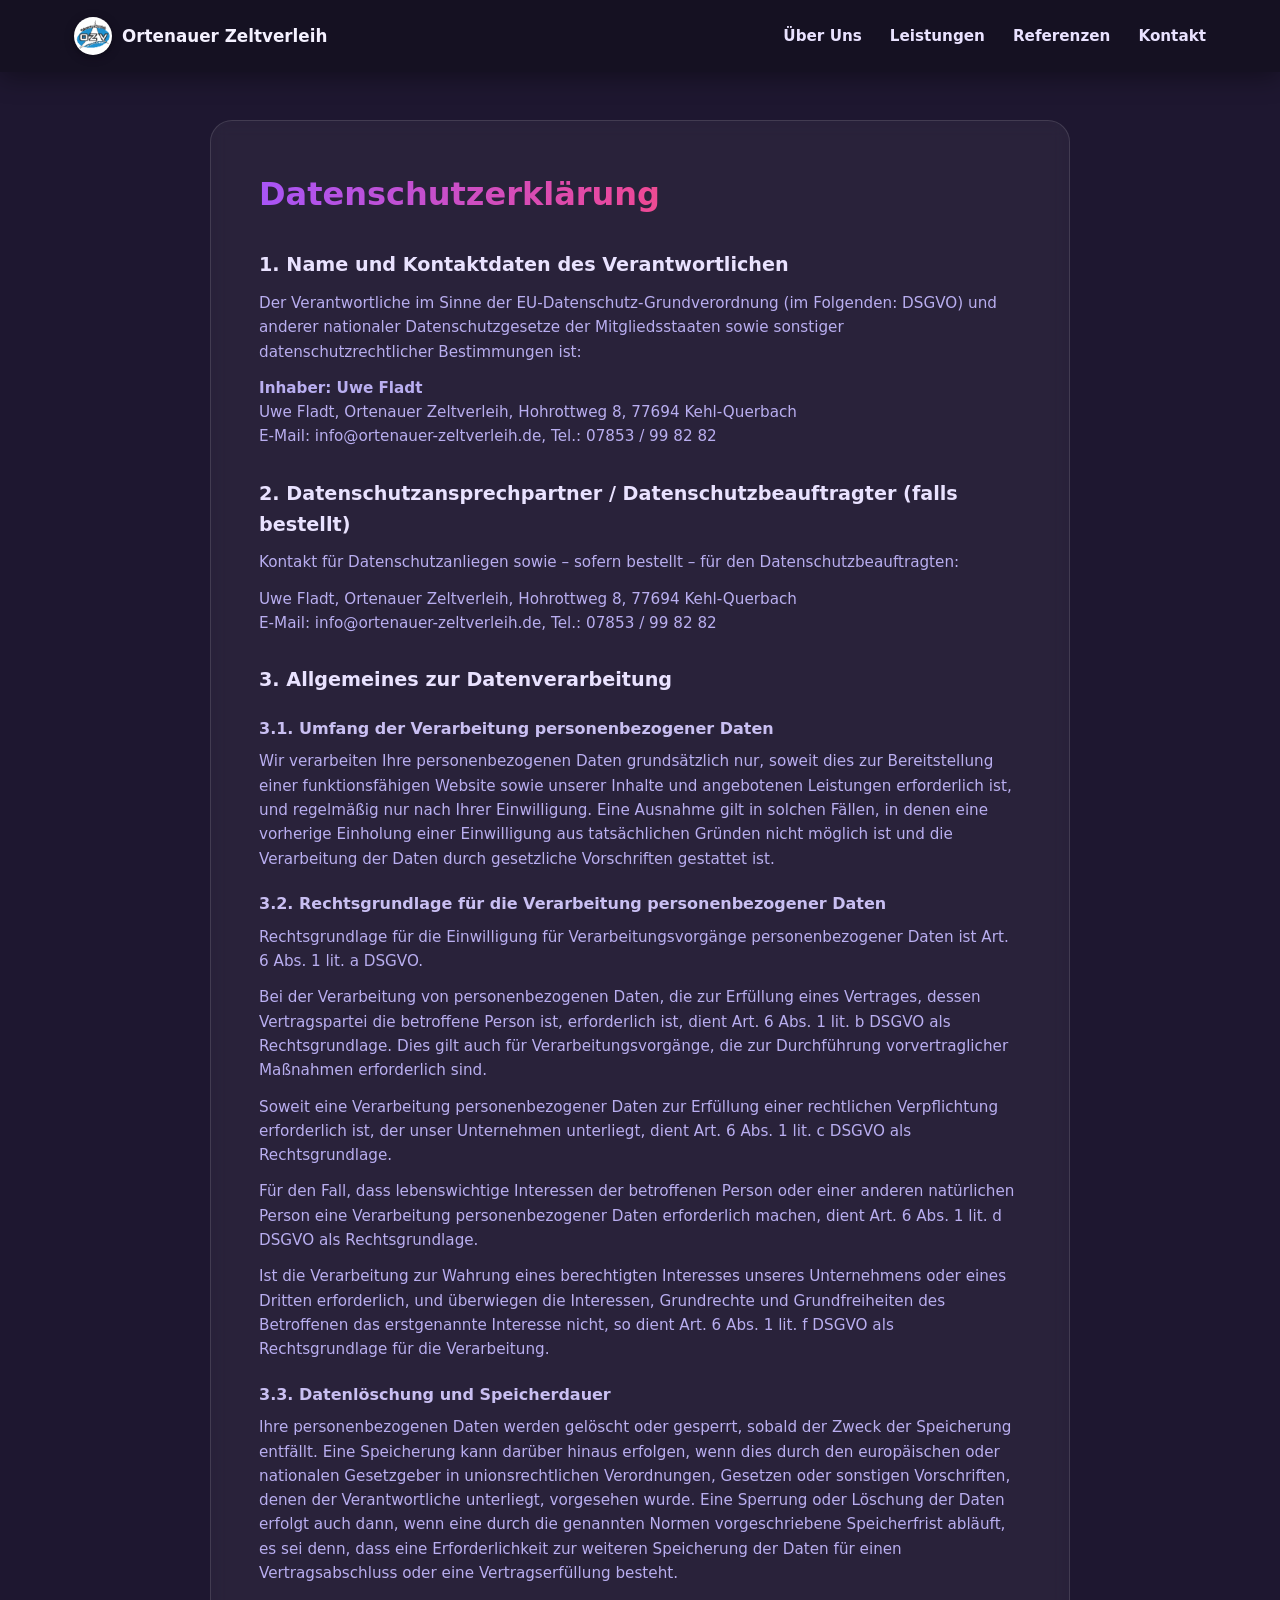
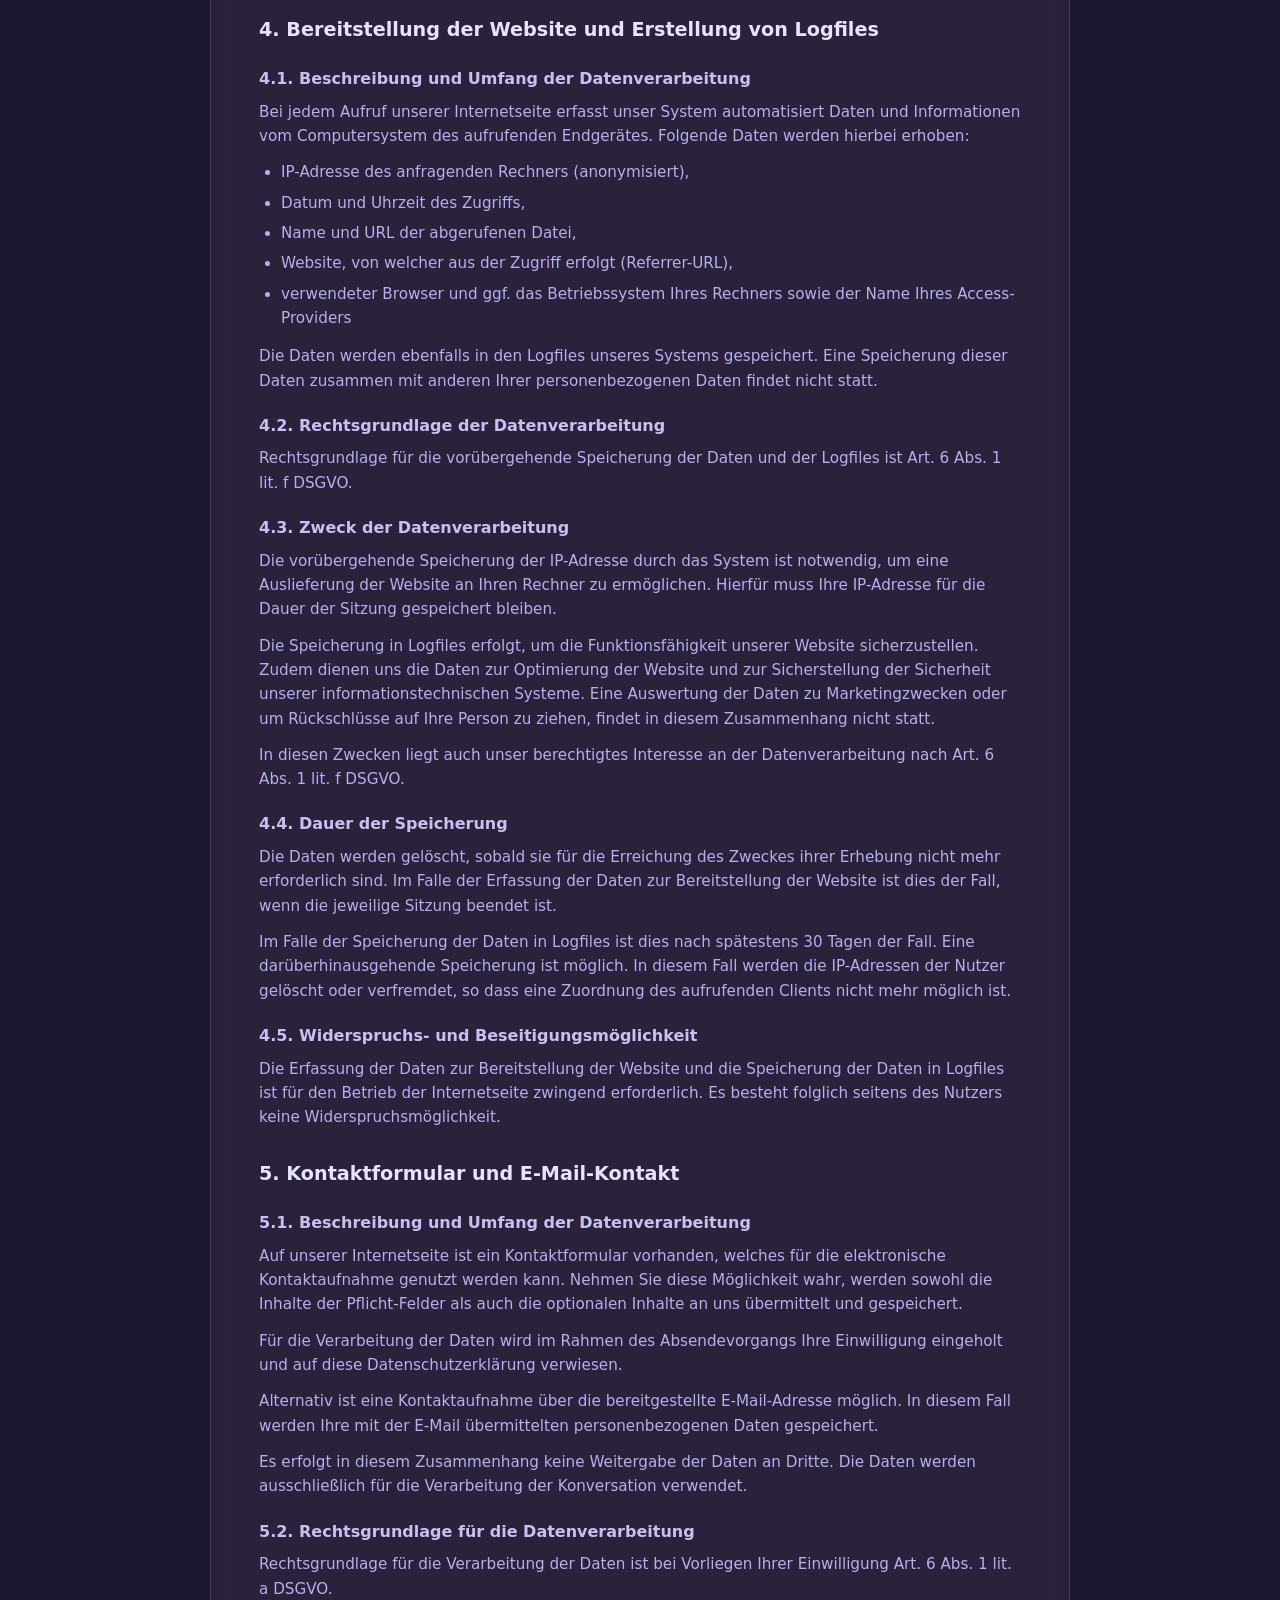
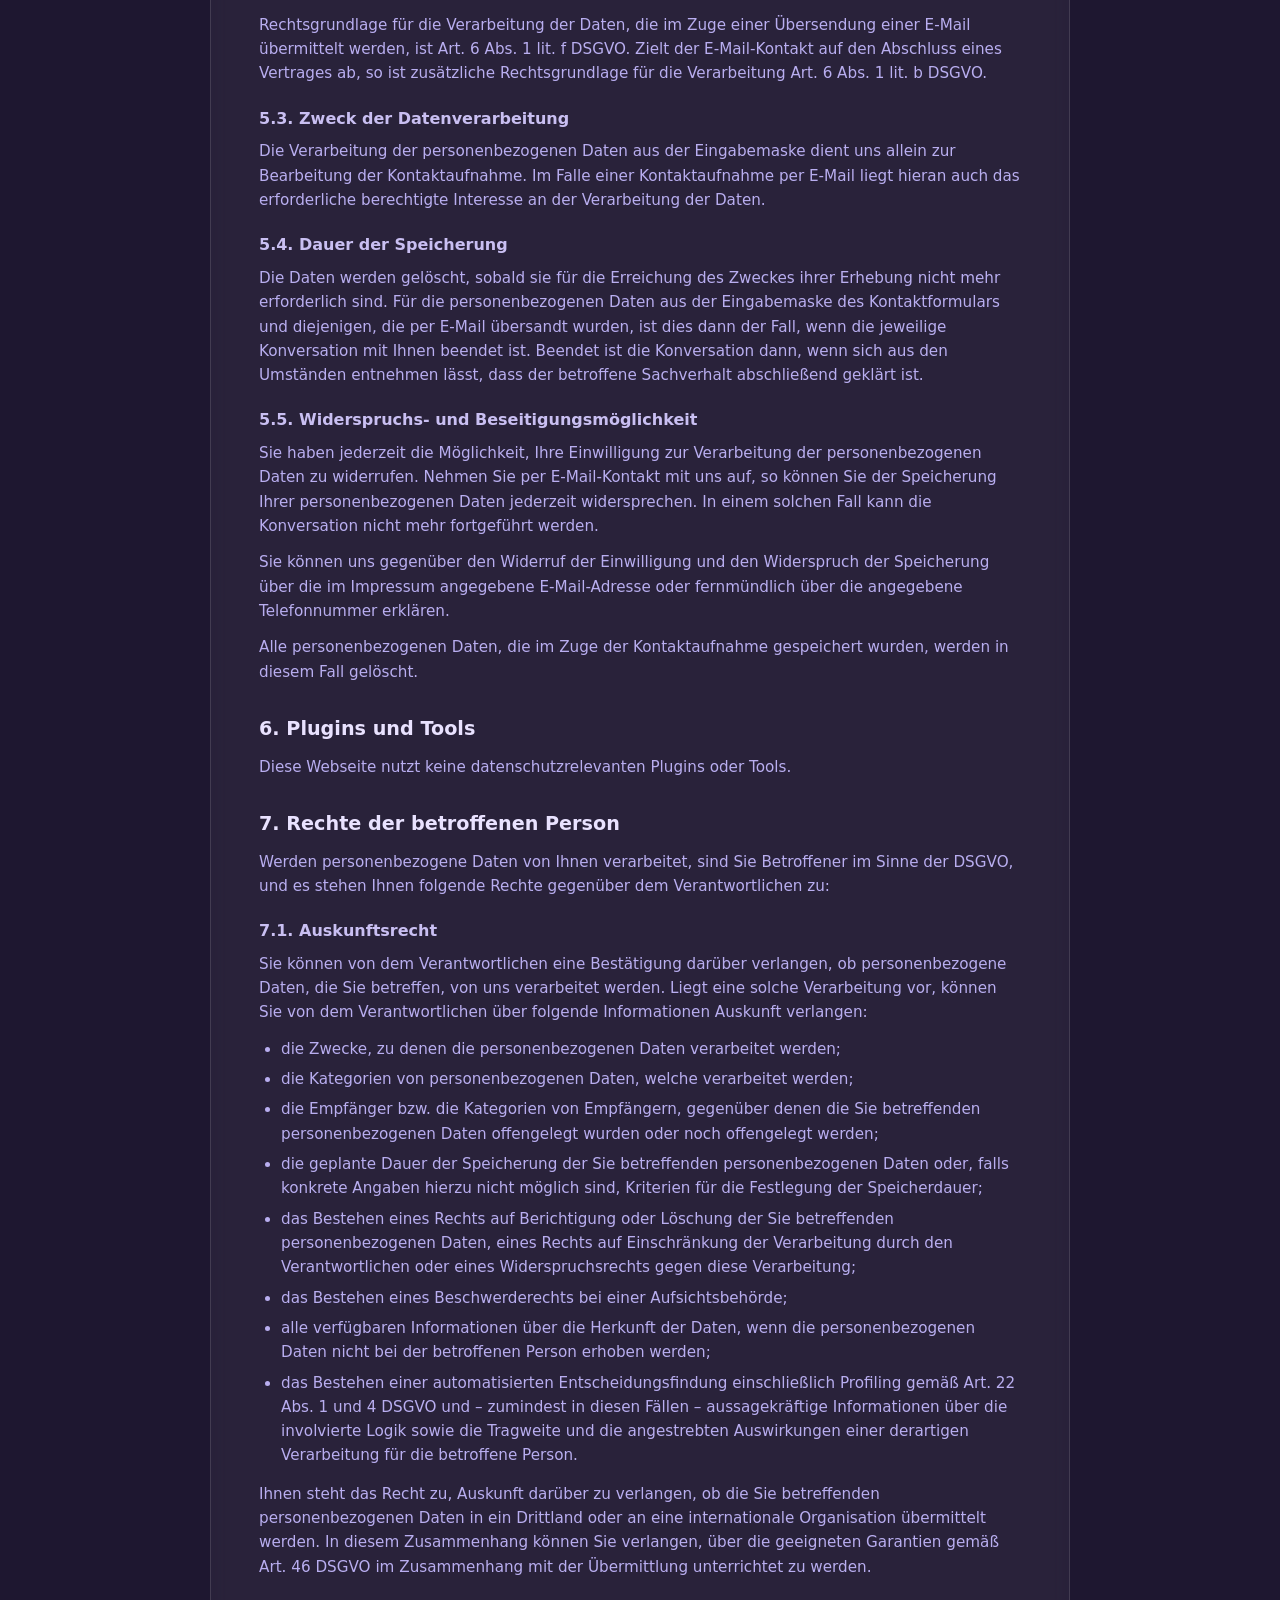
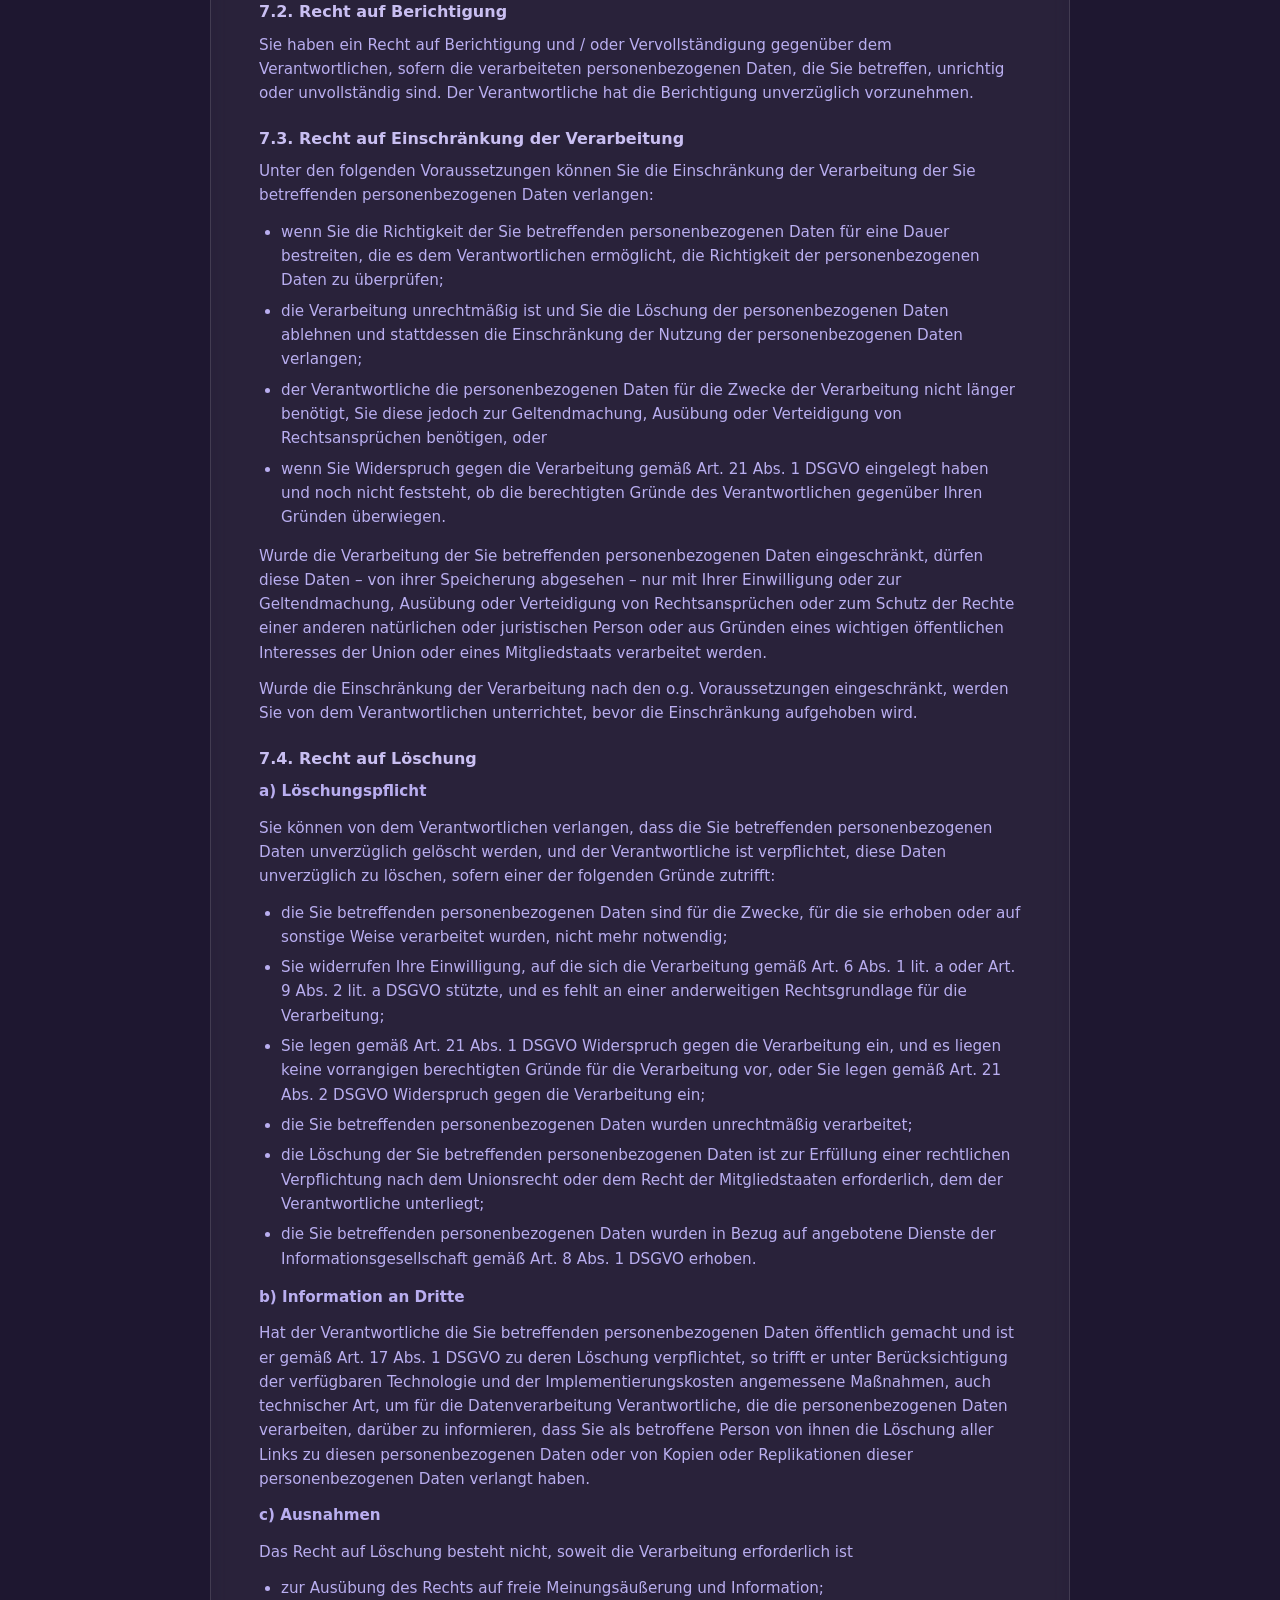
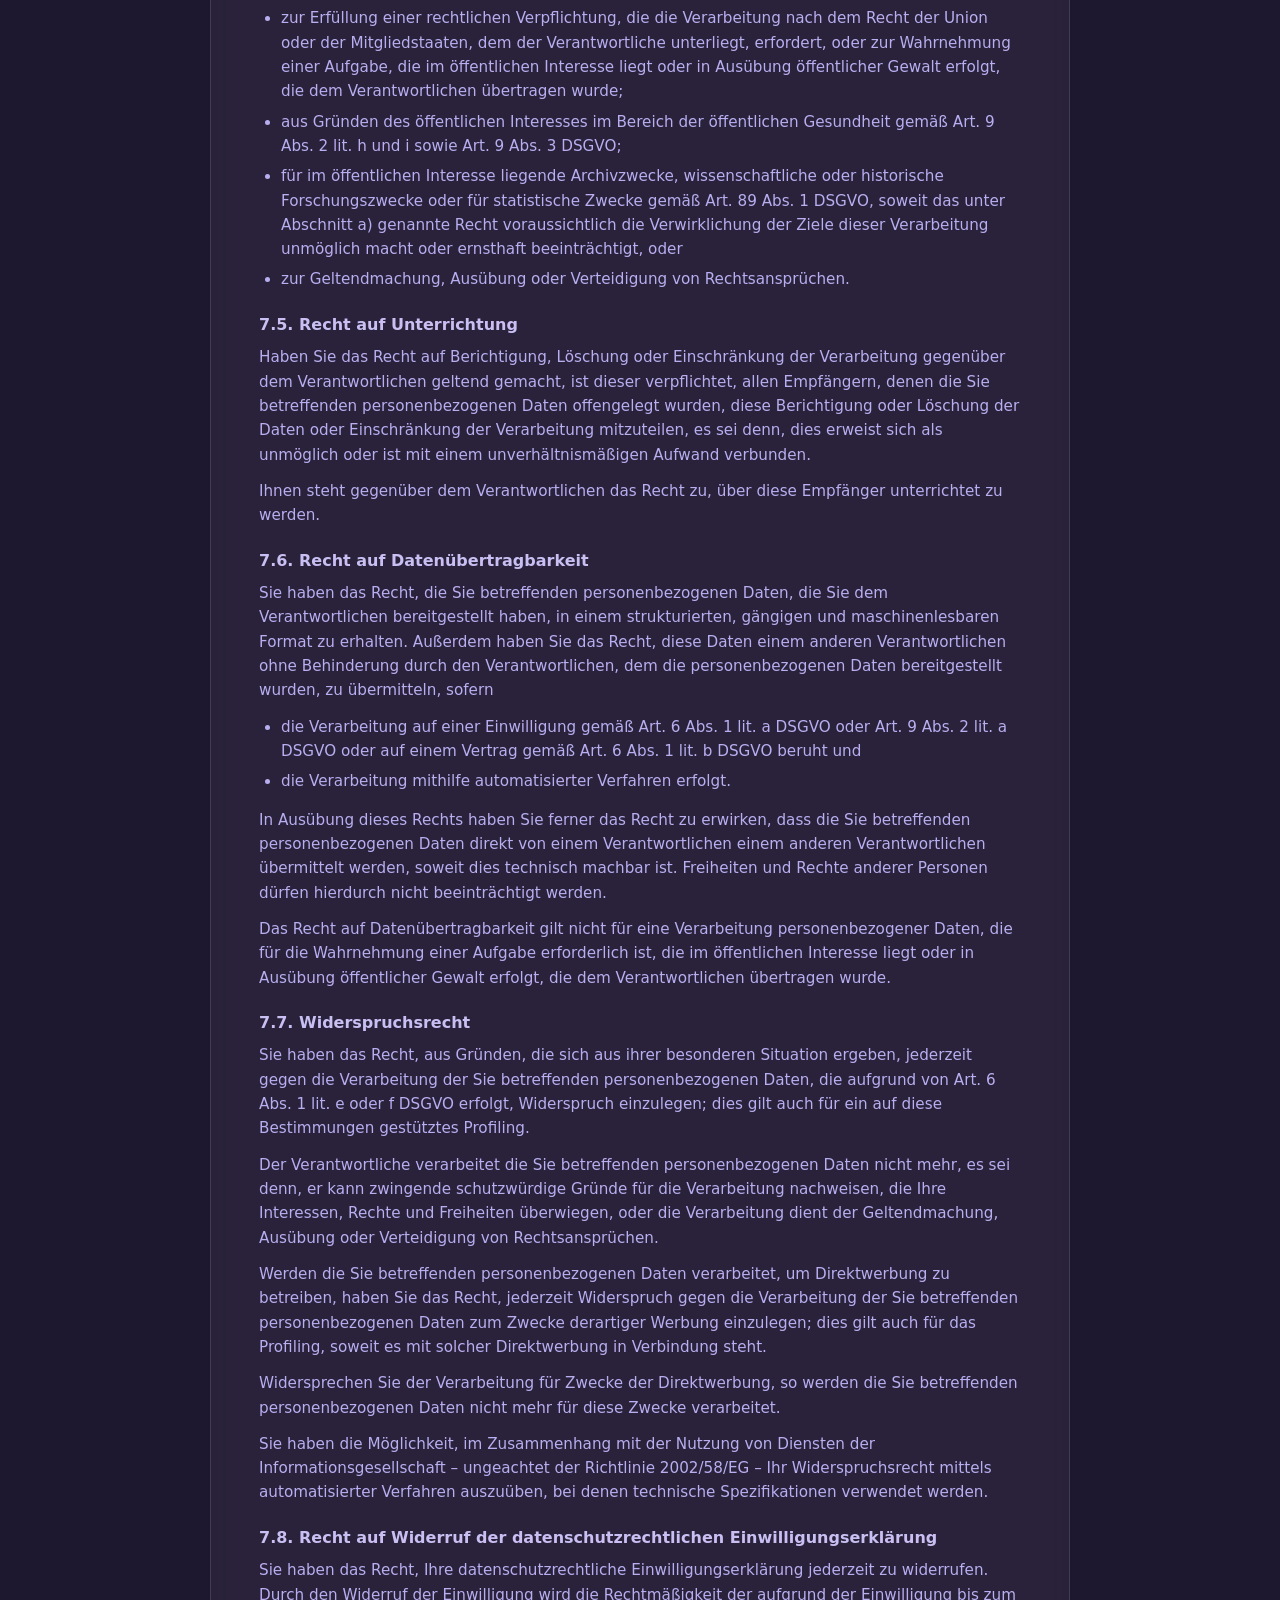
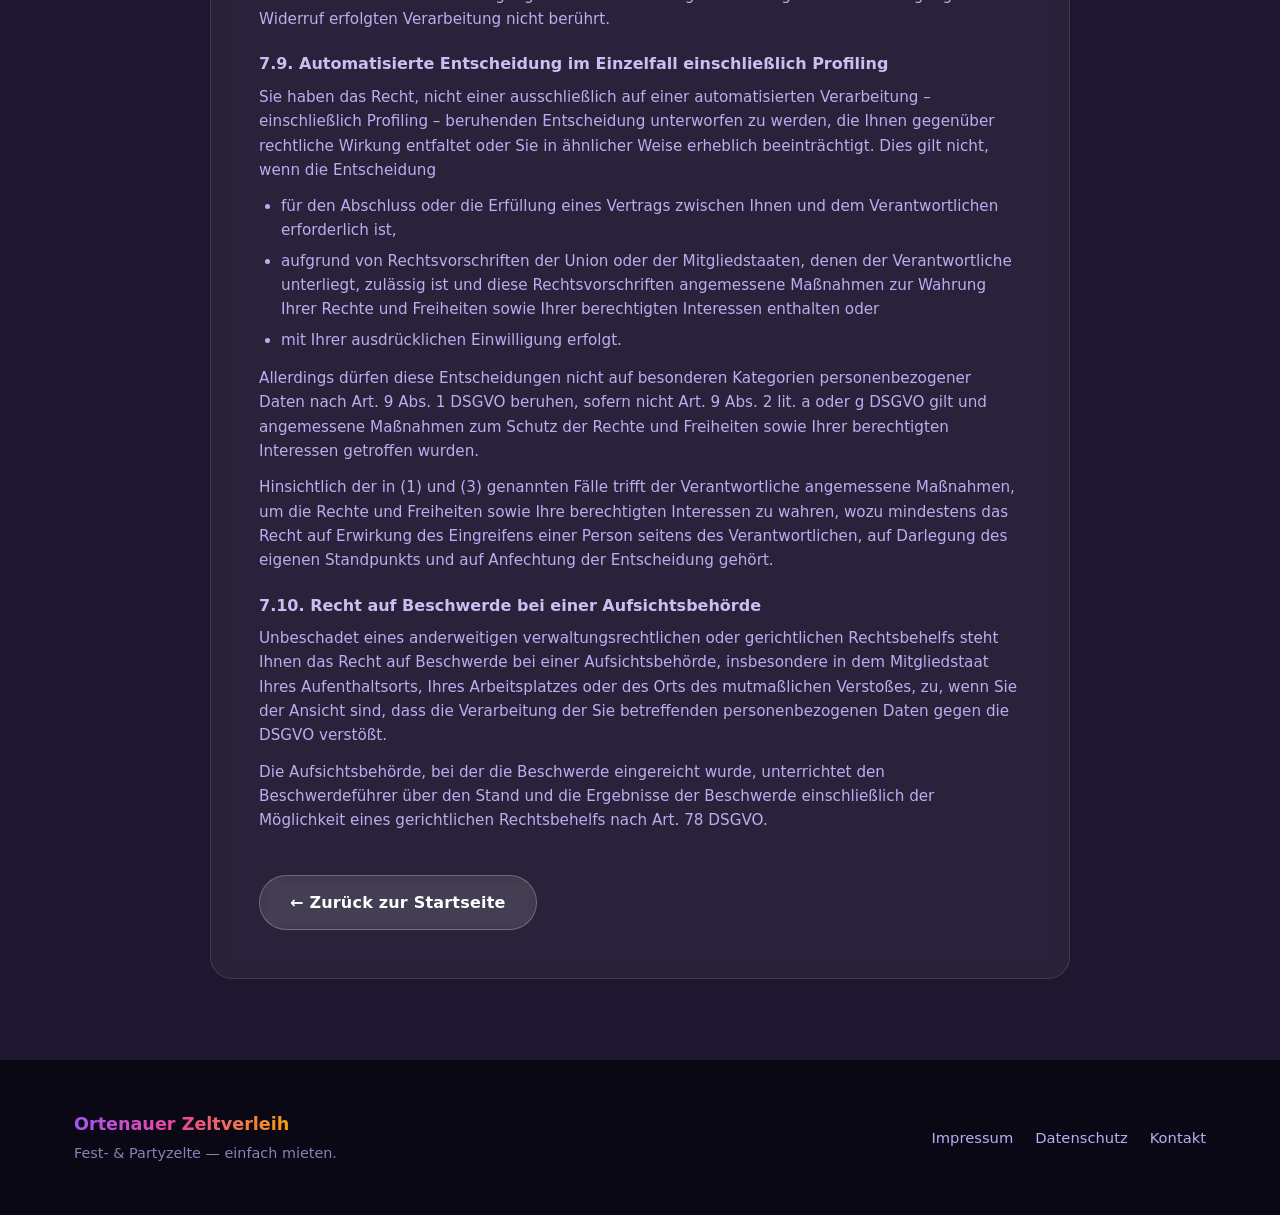
==== commit 44920917: "Disco-Lichteffekt entfernt; Original-Logo als Kopf-Badge auf allen Seiten" ====
--- a/datenschutz.html
+++ b/datenschutz.html
@@ -4,7 +4,8 @@
 <meta charset="UTF-8">
 <meta name="viewport" content="width=device-width, initial-scale=1.0">
 <title>Datenschutz – Ortenauer Zeltverleih</title>
-<link rel="icon" type="image/png" href="images/favicon.png">
+<link rel="icon" type="image/png" href="images/favicon-original.png">
+<link rel="apple-touch-icon" sizes="180x180" href="images/apple-touch-icon.png">
 <link rel="stylesheet" href="css/style.css">
 <style>
   .legal{background:var(--ink-2);min-height:100vh;padding-top:120px;padding-bottom:80px}
@@ -22,7 +23,7 @@
 <body>
 <header class="nav scrolled" id="nav">
   <div class="nav-inner container">
-    <a class="brand" href="index.html"><span class="brand-mark">🎪</span><span class="brand-text">Ortenauer Zeltverleih</span></a>
+    <a class="brand" href="index.html"><img class="brand-logo" src="images/favicon-original.png" alt="Ortenauer Zeltverleih Logo"><span class="brand-text">Ortenauer Zeltverleih</span></a>
     <nav class="nav-links" id="navLinks">
       <a href="index.html#ueber">Über Uns</a><a href="index.html#leistungen">Leistungen</a>
       <a href="index.html#referenzen">Referenzen</a><a href="index.html#kontakt">Kontakt</a>
--- a/css/style.css
+++ b/css/style.css
@@ -59,7 +59,7 @@
 .nav.scrolled{background:rgba(20,16,32,.82);backdrop-filter:blur(14px);box-shadow:0 6px 25px rgba(0,0,0,.35)}
 .nav-inner{display:flex;align-items:center;justify-content:space-between;width:100%}
 .brand{display:flex;align-items:center;gap:10px;font-weight:800;font-size:1.05rem}
-.brand-mark{font-size:1.6rem;filter:drop-shadow(0 4px 8px rgba(236,72,153,.5))}
+.brand-logo{width:38px;height:38px;object-fit:cover;border-radius:50%;background:#fff;box-shadow:0 2px 10px rgba(0,0,0,.35);border:1px solid rgba(255,255,255,.2)}
 .nav-links{display:flex;gap:28px}
 .nav-links a{font-weight:600;font-size:.95rem;color:#e9e2ff;position:relative;padding:6px 0}
 .nav-links a::after{content:"";position:absolute;left:0;bottom:0;width:0;height:2px;background:var(--grad-party);transition:.3s;border-radius:2px}
@@ -84,7 +84,6 @@
 .hero-scroll span{display:block;width:5px;height:5px;background:#fff;border-radius:50%;margin:8px auto;animation:scrDots 1.6s infinite}
 @keyframes scrDots{0%{opacity:1;transform:translateY(0)}100%{opacity:0;transform:translateY(16px)}}
 
-/* ---------- Über ---------- */
 .about{background:var(--ink-2)}
 .about-grid{display:grid;grid-template-columns:1fr 1.2fr;gap:60px;align-items:center}
 .about-media{position:relative}
@@ -198,4 +197,50 @@
   .nav-links.open{transform:none}
   .nav-toggle{display:block}
   .field-row{grid-template-columns:1fr}
+  .gallery{grid-template-columns:repeat(auto-fill,minmax(240px,1fr))}
+  .cards{grid-template-columns:repeat(auto-fill,minmax(260px,1fr))}
+}
+
+/* ---------- Mobile (Smartphone) ---------- */
+@media(max-width:600px){
+  .container{padding:0 16px}
+  .section{padding:60px 0}
+  .section-title{font-size:1.5rem}
+  .kicker{font-size:.75rem}
+  .btn{padding:14px 22px;width:100%;text-align:center}
+
+  /* Navigation */
+  .brand-text{font-size:.95rem}
+  .brand-logo{width:34px;height:34px}
+
+  /* Hero */
+  .hero{min-height:88vh}
+  .hero-content{padding-top:110px;padding-bottom:60px}
+  .hero-title{font-size:2.6rem;line-height:1.05}
+  .hero-sub{font-size:1.05rem}
+  .hero-actions{flex-direction:column;align-items:stretch;gap:12px}
+  .hero-scroll{display:none}
+
+  /* Cards & Galerie: 1 Spalte, voller Touch */
+  .cards,.gallery{grid-template-columns:1fr;gap:18px}
+  .card,.g-item{border-radius:18px}
+  .gallery-filters{gap:8px;margin-bottom:22px}
+  .gfilter{padding:8px 14px;font-size:.78rem}
+
+  /* Über Uns */
+  .about-media img{height:auto;max-height:320px;object-fit:cover}
+  .about-badge{left:auto;right:-6px;bottom:-14px;padding:14px 18px}
+  .about-badge strong{font-size:1.2rem}
+  .about-sign{flex-direction:column;align-items:stretch;gap:16px}
+
+  /* Kontaktformular — fingerfreundlich */
+  .contact-form{padding:24px 16px}
+  .contact-form h3{font-size:1.3rem}
+  .field input,.field select,.field textarea{padding:14px 13px;font-size:16px} /* 16px verhindert iOS-Zoom */
+  .check{font-size:.78rem}
+  .info-card{font-size:.92rem}
+
+  /* Footer */
+  .footer-grid{flex-direction:column;align-items:flex-start;gap:16px}
+  .footer-links{flex-wrap:wrap;gap:14px}
 }
